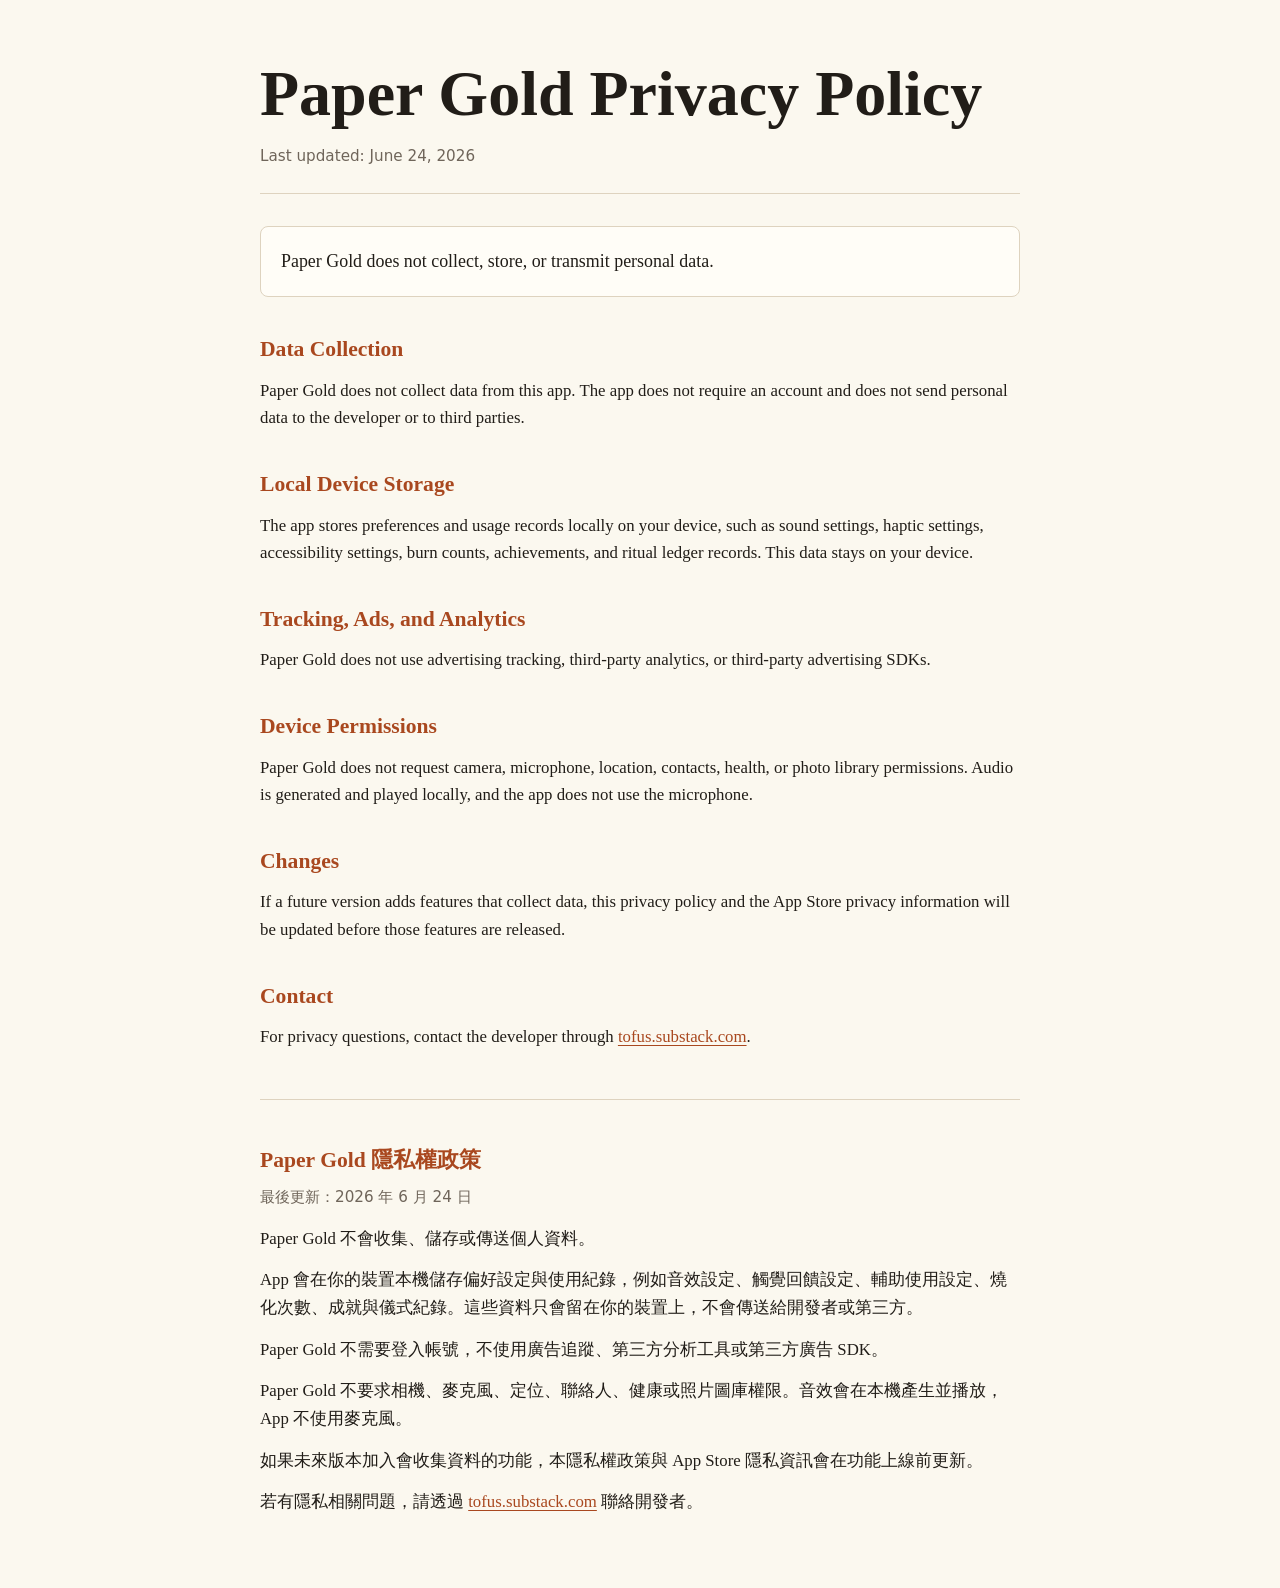
==== privacy.html @ 4fcf9f3c "Add Paper Gold privacy policy" ====
<!doctype html>
<html lang="en">
<head>
  <meta charset="utf-8">
  <meta name="viewport" content="width=device-width, initial-scale=1">
  <title>Paper Gold Privacy Policy</title>
  <meta name="description" content="Privacy Policy for Paper Gold.">
  <style>
    :root {
      color-scheme: light dark;
      --paper: #fbf8ef;
      --ink: #211d18;
      --muted: #6f655a;
      --line: #ded3bf;
      --accent: #a9481f;
      --panel: #fffdf7;
    }

    @media (prefers-color-scheme: dark) {
      :root {
        --paper: #171512;
        --ink: #f7efe1;
        --muted: #c4b7a5;
        --line: #3a332b;
        --accent: #ffad55;
        --panel: #211d18;
      }
    }

    * {
      box-sizing: border-box;
    }

    body {
      margin: 0;
      background: var(--paper);
      color: var(--ink);
      font-family: ui-serif, Georgia, "Times New Roman", serif;
      line-height: 1.65;
    }

    main {
      width: min(760px, calc(100% - 32px));
      margin: 0 auto;
      padding: 56px 0 72px;
    }

    header {
      margin-bottom: 32px;
      border-bottom: 1px solid var(--line);
      padding-bottom: 24px;
    }

    h1,
    h2 {
      line-height: 1.18;
      margin: 0;
    }

    h1 {
      font-size: clamp(2rem, 6vw, 4rem);
      font-weight: 700;
    }

    h2 {
      margin-top: 40px;
      font-size: 1.35rem;
      color: var(--accent);
    }

    p,
    li {
      font-size: 1.05rem;
    }

    p {
      margin: 14px 0 0;
    }

    a {
      color: var(--accent);
      text-underline-offset: 0.18em;
    }

    .meta {
      color: var(--muted);
      font-family: ui-sans-serif, system-ui, -apple-system, BlinkMacSystemFont, "Segoe UI", sans-serif;
      font-size: 0.95rem;
      margin-top: 12px;
    }

    .summary {
      background: var(--panel);
      border: 1px solid var(--line);
      border-radius: 8px;
      padding: 20px;
      margin: 28px 0 36px;
    }

    .summary p {
      margin: 0;
      font-size: 1.12rem;
    }

    .divider {
      border: 0;
      border-top: 1px solid var(--line);
      margin: 48px 0;
    }
  </style>
</head>
<body>
  <main>
    <header>
      <h1>Paper Gold Privacy Policy</h1>
      <p class="meta">Last updated: June 24, 2026</p>
    </header>

    <section class="summary" aria-label="Privacy summary">
      <p>Paper Gold does not collect, store, or transmit personal data.</p>
    </section>

    <section aria-labelledby="data">
      <h2 id="data">Data Collection</h2>
      <p>Paper Gold does not collect data from this app. The app does not require an account and does not send personal data to the developer or to third parties.</p>
    </section>

    <section aria-labelledby="local-storage">
      <h2 id="local-storage">Local Device Storage</h2>
      <p>The app stores preferences and usage records locally on your device, such as sound settings, haptic settings, accessibility settings, burn counts, achievements, and ritual ledger records. This data stays on your device.</p>
    </section>

    <section aria-labelledby="tracking">
      <h2 id="tracking">Tracking, Ads, and Analytics</h2>
      <p>Paper Gold does not use advertising tracking, third-party analytics, or third-party advertising SDKs.</p>
    </section>

    <section aria-labelledby="permissions">
      <h2 id="permissions">Device Permissions</h2>
      <p>Paper Gold does not request camera, microphone, location, contacts, health, or photo library permissions. Audio is generated and played locally, and the app does not use the microphone.</p>
    </section>

    <section aria-labelledby="changes">
      <h2 id="changes">Changes</h2>
      <p>If a future version adds features that collect data, this privacy policy and the App Store privacy information will be updated before those features are released.</p>
    </section>

    <section aria-labelledby="contact">
      <h2 id="contact">Contact</h2>
      <p>For privacy questions, contact the developer through <a href="https://tofus.substack.com/">tofus.substack.com</a>.</p>
    </section>

    <hr class="divider">

    <section lang="zh-Hant" aria-labelledby="zh-title">
      <h2 id="zh-title">Paper Gold 隱私權政策</h2>
      <p class="meta">最後更新：2026 年 6 月 24 日</p>

      <p>Paper Gold 不會收集、儲存或傳送個人資料。</p>
      <p>App 會在你的裝置本機儲存偏好設定與使用紀錄，例如音效設定、觸覺回饋設定、輔助使用設定、燒化次數、成就與儀式紀錄。這些資料只會留在你的裝置上，不會傳送給開發者或第三方。</p>
      <p>Paper Gold 不需要登入帳號，不使用廣告追蹤、第三方分析工具或第三方廣告 SDK。</p>
      <p>Paper Gold 不要求相機、麥克風、定位、聯絡人、健康或照片圖庫權限。音效會在本機產生並播放，App 不使用麥克風。</p>
      <p>如果未來版本加入會收集資料的功能，本隱私權政策與 App Store 隱私資訊會在功能上線前更新。</p>
      <p>若有隱私相關問題，請透過 <a href="https://tofus.substack.com/">tofus.substack.com</a> 聯絡開發者。</p>
    </section>
  </main>
</body>
</html>
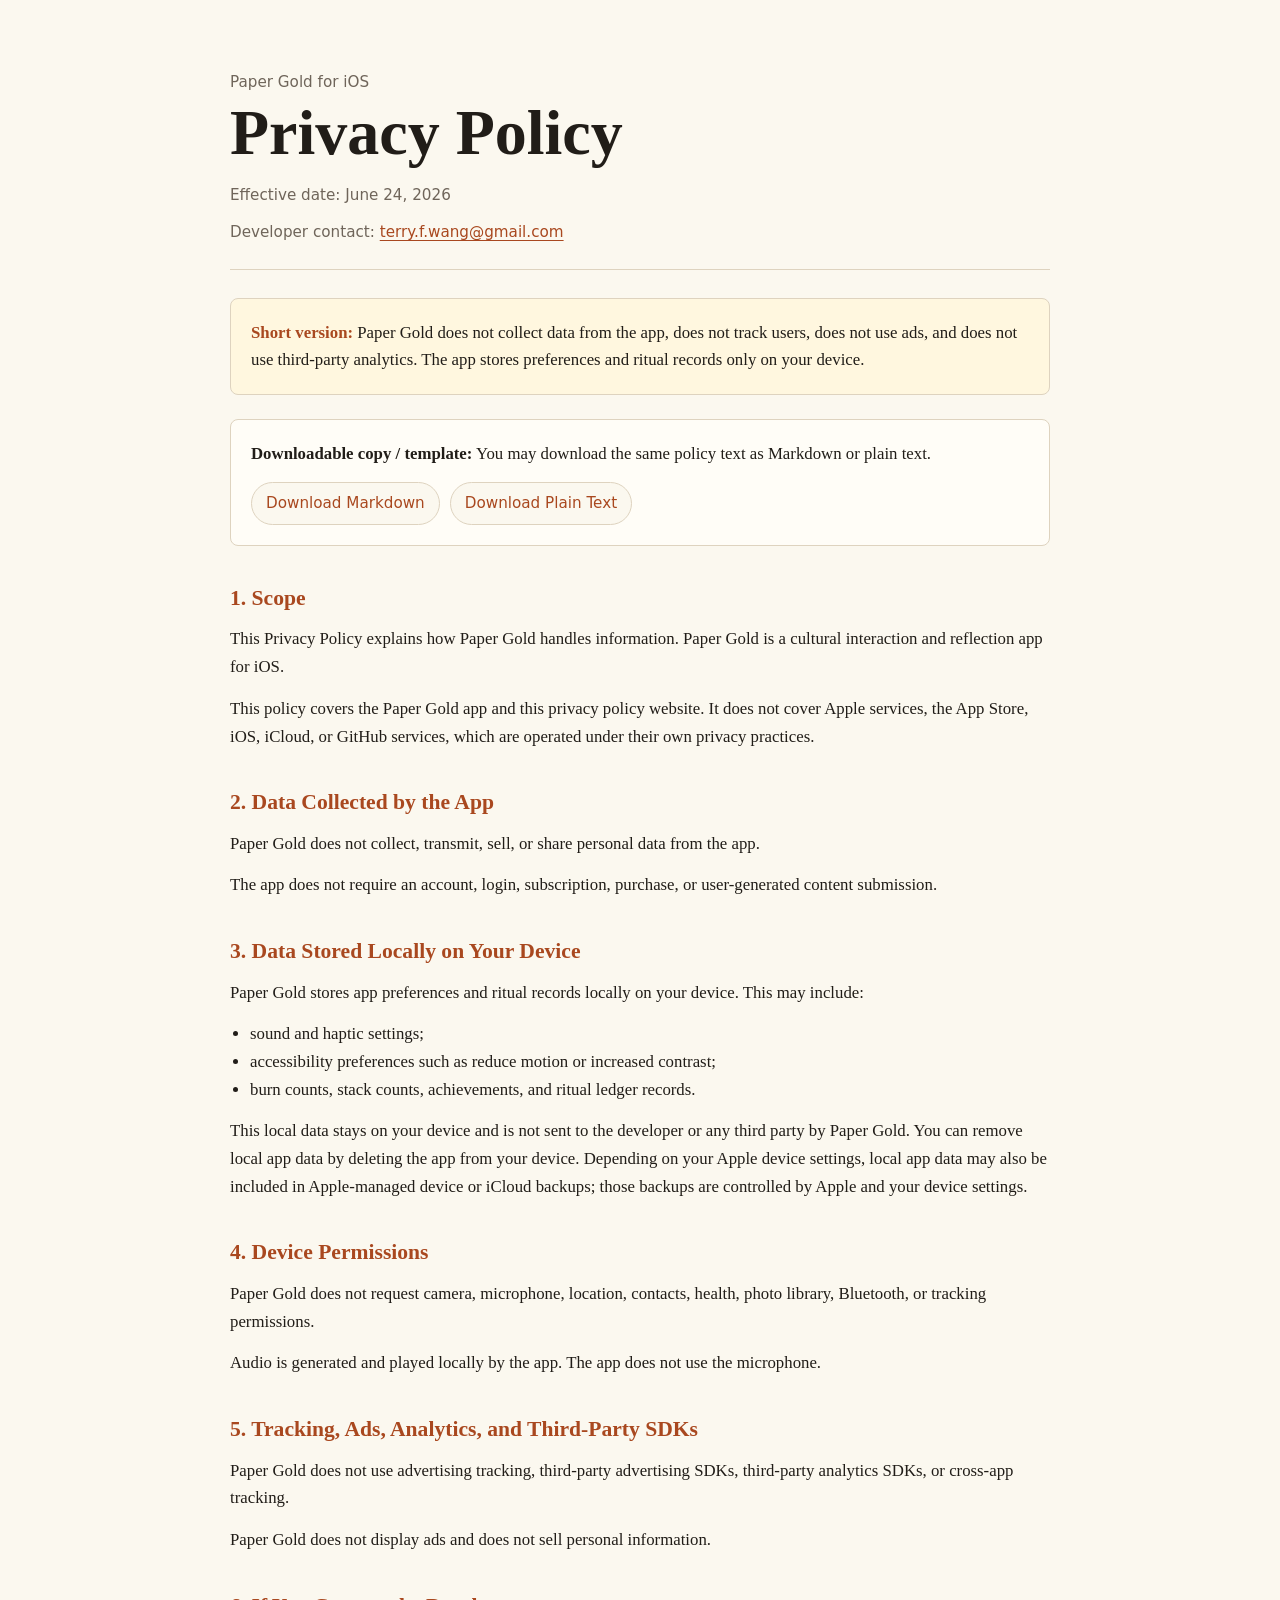
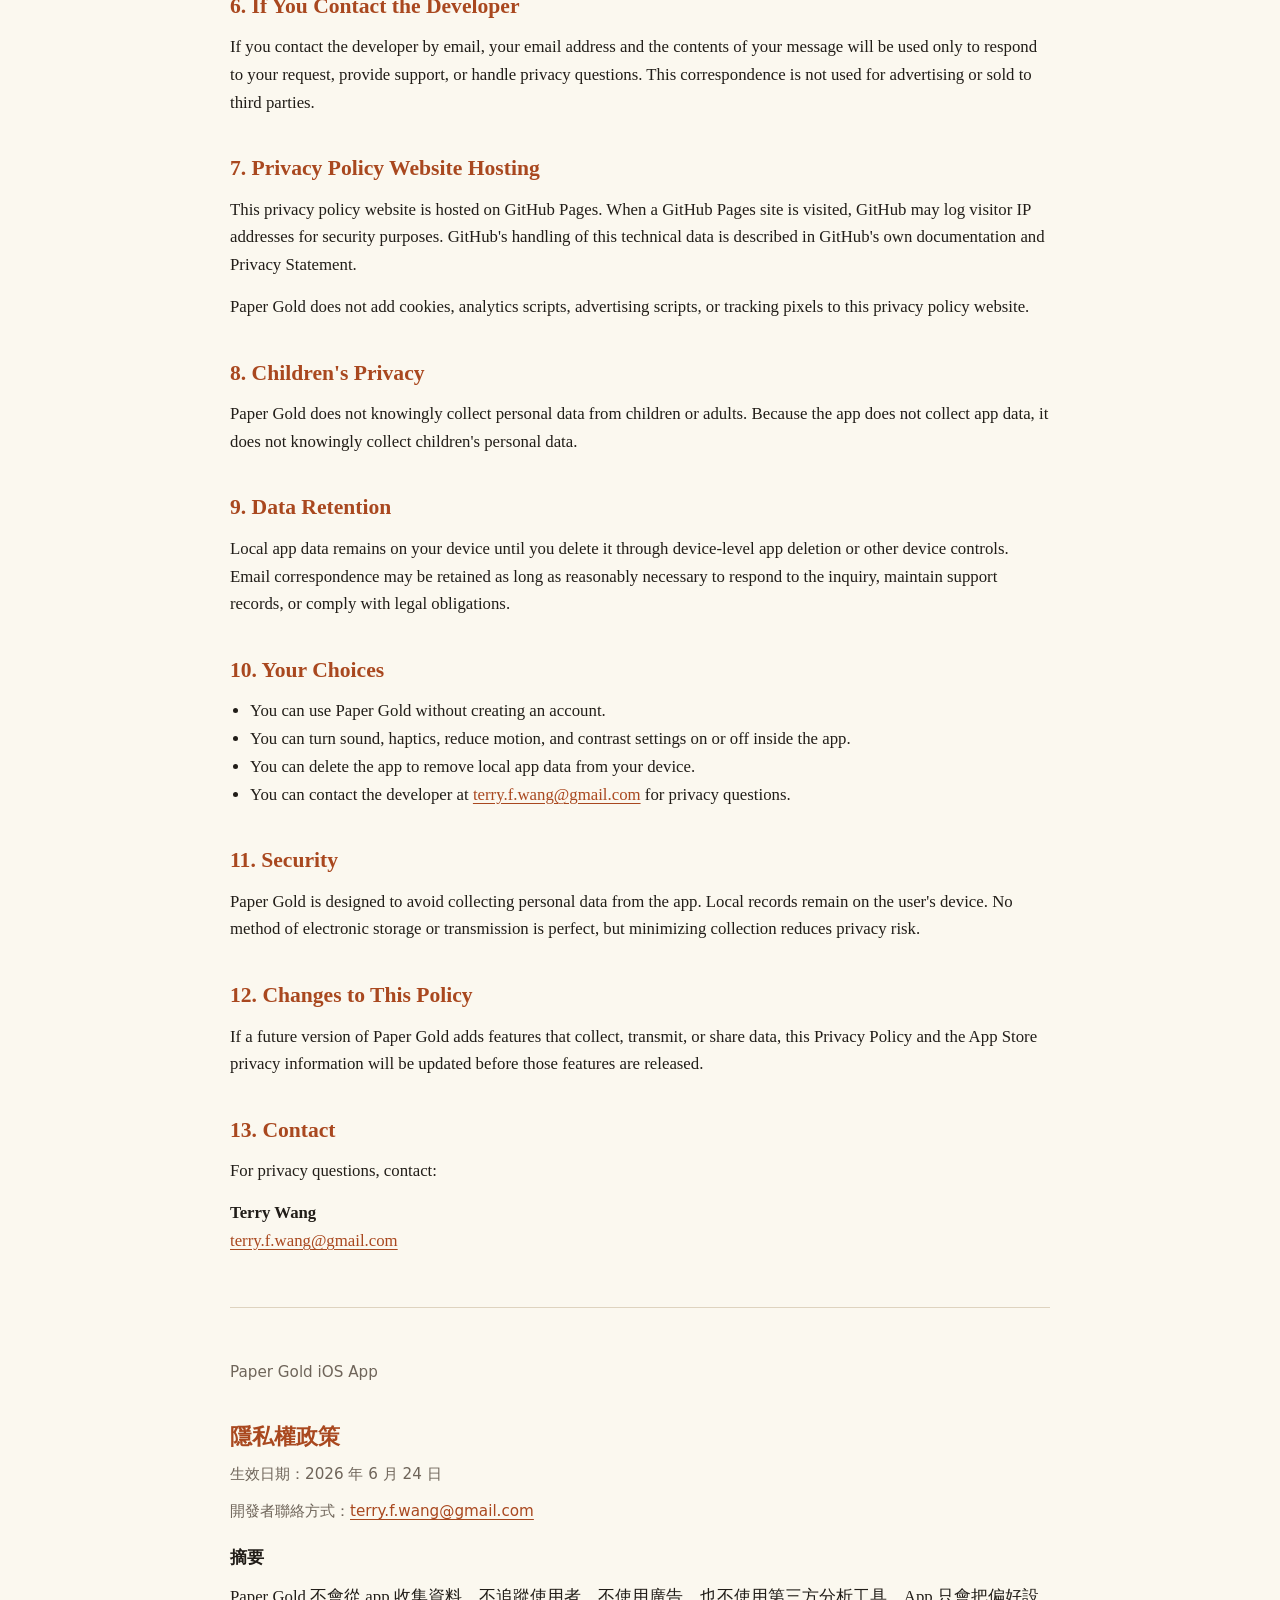
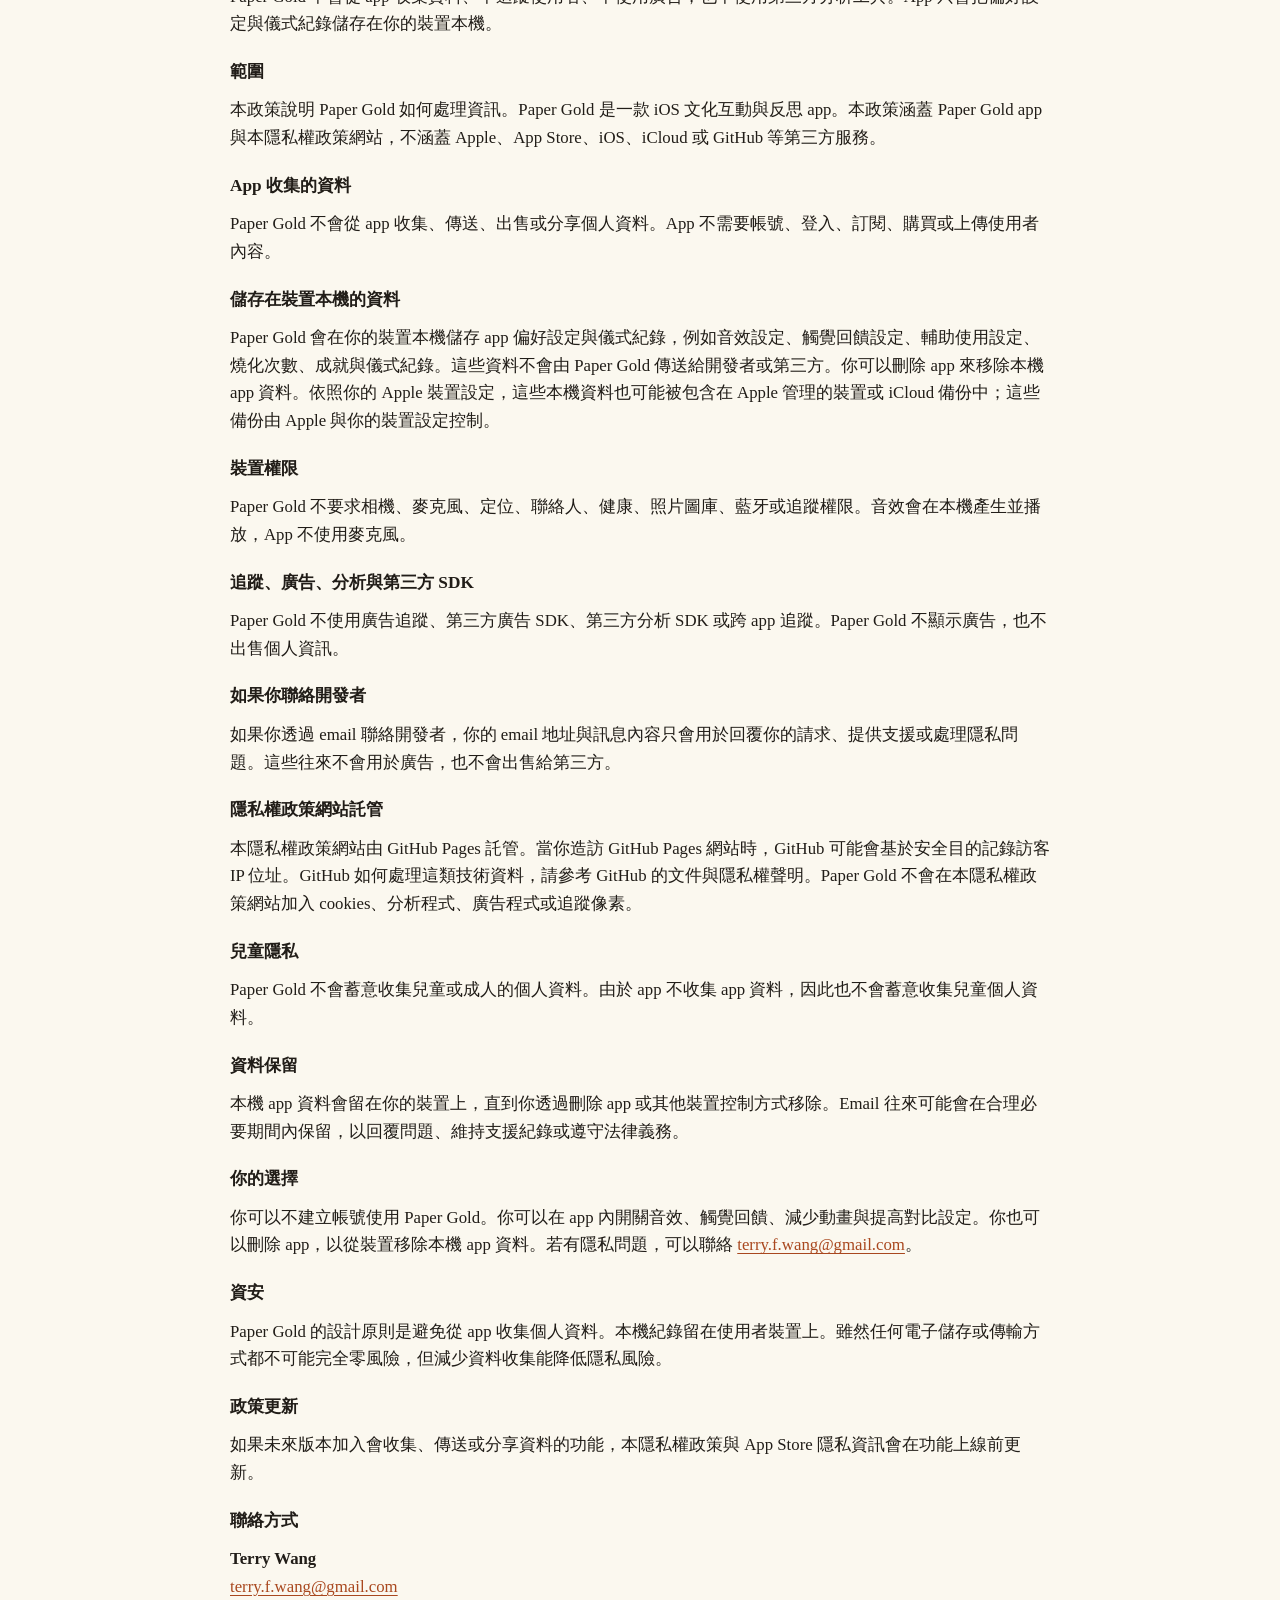
==== commit 9c154a0d: "Expand privacy policy template" ====
--- a/privacy.html
+++ b/privacy.html
@@ -4,7 +4,7 @@
   <meta charset="utf-8">
   <meta name="viewport" content="width=device-width, initial-scale=1">
   <title>Paper Gold Privacy Policy</title>
-  <meta name="description" content="Privacy Policy for Paper Gold.">
+  <meta name="description" content="Privacy Policy for the Paper Gold iOS app.">
   <style>
     :root {
       color-scheme: light dark;
@@ -14,6 +14,7 @@
       --line: #ded3bf;
       --accent: #a9481f;
       --panel: #fffdf7;
+      --panel-strong: #fff7df;
     }
 
     @media (prefers-color-scheme: dark) {
@@ -24,6 +25,7 @@
         --line: #3a332b;
         --accent: #ffad55;
         --panel: #211d18;
+        --panel-strong: #2a2118;
       }
     }
 
@@ -40,19 +42,20 @@
     }
 
     main {
-      width: min(760px, calc(100% - 32px));
+      width: min(820px, calc(100% - 32px));
       margin: 0 auto;
       padding: 56px 0 72px;
     }
 
     header {
-      margin-bottom: 32px;
+      margin-bottom: 28px;
       border-bottom: 1px solid var(--line);
       padding-bottom: 24px;
     }
 
     h1,
-    h2 {
+    h2,
+    h3 {
       line-height: 1.18;
       margin: 0;
     }
@@ -68,6 +71,11 @@
       color: var(--accent);
     }
 
+    h3 {
+      margin-top: 24px;
+      font-size: 1.08rem;
+    }
+
     p,
     li {
       font-size: 1.05rem;
@@ -77,91 +85,230 @@
       margin: 14px 0 0;
     }
 
+    ul {
+      margin: 14px 0 0;
+      padding-left: 1.25rem;
+    }
+
     a {
       color: var(--accent);
       text-underline-offset: 0.18em;
     }
 
-    .meta {
+    code {
+      font-family: ui-monospace, SFMono-Regular, Menlo, Consolas, monospace;
+      font-size: 0.95em;
+    }
+
+    .meta,
+    .label {
       color: var(--muted);
       font-family: ui-sans-serif, system-ui, -apple-system, BlinkMacSystemFont, "Segoe UI", sans-serif;
       font-size: 0.95rem;
+    }
+
+    .meta {
       margin-top: 12px;
     }
 
-    .summary {
+    .summary,
+    .downloads {
       background: var(--panel);
       border: 1px solid var(--line);
       border-radius: 8px;
       padding: 20px;
-      margin: 28px 0 36px;
-    }
-
-    .summary p {
-      margin: 0;
-      font-size: 1.12rem;
+      margin: 24px 0;
+    }
+
+    .summary {
+      background: var(--panel-strong);
+    }
+
+    .summary p:first-child,
+    .downloads p:first-child {
+      margin-top: 0;
+    }
+
+    .summary strong {
+      color: var(--accent);
+    }
+
+    .download-links {
+      display: flex;
+      flex-wrap: wrap;
+      gap: 10px;
+      margin-top: 14px;
+    }
+
+    .download-links a {
+      border: 1px solid var(--line);
+      border-radius: 999px;
+      padding: 8px 14px;
+      text-decoration: none;
+      font-family: ui-sans-serif, system-ui, -apple-system, BlinkMacSystemFont, "Segoe UI", sans-serif;
+      font-size: 0.95rem;
+      background: var(--paper);
     }
 
     .divider {
       border: 0;
       border-top: 1px solid var(--line);
-      margin: 48px 0;
+      margin: 52px 0;
     }
   </style>
 </head>
 <body>
   <main>
     <header>
-      <h1>Paper Gold Privacy Policy</h1>
-      <p class="meta">Last updated: June 24, 2026</p>
+      <p class="label">Paper Gold for iOS</p>
+      <h1>Privacy Policy</h1>
+      <p class="meta">Effective date: June 24, 2026</p>
+      <p class="meta">Developer contact: <a href="mailto:terry.f.wang@gmail.com">terry.f.wang@gmail.com</a></p>
     </header>
 
     <section class="summary" aria-label="Privacy summary">
-      <p>Paper Gold does not collect, store, or transmit personal data.</p>
-    </section>
-
-    <section aria-labelledby="data">
-      <h2 id="data">Data Collection</h2>
-      <p>Paper Gold does not collect data from this app. The app does not require an account and does not send personal data to the developer or to third parties.</p>
-    </section>
-
-    <section aria-labelledby="local-storage">
-      <h2 id="local-storage">Local Device Storage</h2>
-      <p>The app stores preferences and usage records locally on your device, such as sound settings, haptic settings, accessibility settings, burn counts, achievements, and ritual ledger records. This data stays on your device.</p>
+      <p><strong>Short version:</strong> Paper Gold does not collect data from the app, does not track users, does not use ads, and does not use third-party analytics. The app stores preferences and ritual records only on your device.</p>
+    </section>
+
+    <section class="downloads" aria-label="Downloadable policy files">
+      <p><strong>Downloadable copy / template:</strong> You may download the same policy text as Markdown or plain text.</p>
+      <div class="download-links">
+        <a href="paper-gold-privacy-policy.md" download>Download Markdown</a>
+        <a href="paper-gold-privacy-policy.txt" download>Download Plain Text</a>
+      </div>
+    </section>
+
+    <section aria-labelledby="scope">
+      <h2 id="scope">1. Scope</h2>
+      <p>This Privacy Policy explains how Paper Gold handles information. Paper Gold is a cultural interaction and reflection app for iOS.</p>
+      <p>This policy covers the Paper Gold app and this privacy policy website. It does not cover Apple services, the App Store, iOS, iCloud, or GitHub services, which are operated under their own privacy practices.</p>
+    </section>
+
+    <section aria-labelledby="app-data">
+      <h2 id="app-data">2. Data Collected by the App</h2>
+      <p>Paper Gold does not collect, transmit, sell, or share personal data from the app.</p>
+      <p>The app does not require an account, login, subscription, purchase, or user-generated content submission.</p>
+    </section>
+
+    <section aria-labelledby="local-data">
+      <h2 id="local-data">3. Data Stored Locally on Your Device</h2>
+      <p>Paper Gold stores app preferences and ritual records locally on your device. This may include:</p>
+      <ul>
+        <li>sound and haptic settings;</li>
+        <li>accessibility preferences such as reduce motion or increased contrast;</li>
+        <li>burn counts, stack counts, achievements, and ritual ledger records.</li>
+      </ul>
+      <p>This local data stays on your device and is not sent to the developer or any third party by Paper Gold. You can remove local app data by deleting the app from your device. Depending on your Apple device settings, local app data may also be included in Apple-managed device or iCloud backups; those backups are controlled by Apple and your device settings.</p>
+    </section>
+
+    <section aria-labelledby="permissions">
+      <h2 id="permissions">4. Device Permissions</h2>
+      <p>Paper Gold does not request camera, microphone, location, contacts, health, photo library, Bluetooth, or tracking permissions.</p>
+      <p>Audio is generated and played locally by the app. The app does not use the microphone.</p>
     </section>
 
     <section aria-labelledby="tracking">
-      <h2 id="tracking">Tracking, Ads, and Analytics</h2>
-      <p>Paper Gold does not use advertising tracking, third-party analytics, or third-party advertising SDKs.</p>
-    </section>
-
-    <section aria-labelledby="permissions">
-      <h2 id="permissions">Device Permissions</h2>
-      <p>Paper Gold does not request camera, microphone, location, contacts, health, or photo library permissions. Audio is generated and played locally, and the app does not use the microphone.</p>
+      <h2 id="tracking">5. Tracking, Ads, Analytics, and Third-Party SDKs</h2>
+      <p>Paper Gold does not use advertising tracking, third-party advertising SDKs, third-party analytics SDKs, or cross-app tracking.</p>
+      <p>Paper Gold does not display ads and does not sell personal information.</p>
+    </section>
+
+    <section aria-labelledby="contact-data">
+      <h2 id="contact-data">6. If You Contact the Developer</h2>
+      <p>If you contact the developer by email, your email address and the contents of your message will be used only to respond to your request, provide support, or handle privacy questions. This correspondence is not used for advertising or sold to third parties.</p>
+    </section>
+
+    <section aria-labelledby="website-hosting">
+      <h2 id="website-hosting">7. Privacy Policy Website Hosting</h2>
+      <p>This privacy policy website is hosted on GitHub Pages. When a GitHub Pages site is visited, GitHub may log visitor IP addresses for security purposes. GitHub's handling of this technical data is described in GitHub's own documentation and Privacy Statement.</p>
+      <p>Paper Gold does not add cookies, analytics scripts, advertising scripts, or tracking pixels to this privacy policy website.</p>
+    </section>
+
+    <section aria-labelledby="children">
+      <h2 id="children">8. Children's Privacy</h2>
+      <p>Paper Gold does not knowingly collect personal data from children or adults. Because the app does not collect app data, it does not knowingly collect children's personal data.</p>
+    </section>
+
+    <section aria-labelledby="retention">
+      <h2 id="retention">9. Data Retention</h2>
+      <p>Local app data remains on your device until you delete it through device-level app deletion or other device controls. Email correspondence may be retained as long as reasonably necessary to respond to the inquiry, maintain support records, or comply with legal obligations.</p>
+    </section>
+
+    <section aria-labelledby="choices">
+      <h2 id="choices">10. Your Choices</h2>
+      <ul>
+        <li>You can use Paper Gold without creating an account.</li>
+        <li>You can turn sound, haptics, reduce motion, and contrast settings on or off inside the app.</li>
+        <li>You can delete the app to remove local app data from your device.</li>
+        <li>You can contact the developer at <a href="mailto:terry.f.wang@gmail.com">terry.f.wang@gmail.com</a> for privacy questions.</li>
+      </ul>
+    </section>
+
+    <section aria-labelledby="security">
+      <h2 id="security">11. Security</h2>
+      <p>Paper Gold is designed to avoid collecting personal data from the app. Local records remain on the user's device. No method of electronic storage or transmission is perfect, but minimizing collection reduces privacy risk.</p>
     </section>
 
     <section aria-labelledby="changes">
-      <h2 id="changes">Changes</h2>
-      <p>If a future version adds features that collect data, this privacy policy and the App Store privacy information will be updated before those features are released.</p>
+      <h2 id="changes">12. Changes to This Policy</h2>
+      <p>If a future version of Paper Gold adds features that collect, transmit, or share data, this Privacy Policy and the App Store privacy information will be updated before those features are released.</p>
     </section>
 
     <section aria-labelledby="contact">
-      <h2 id="contact">Contact</h2>
-      <p>For privacy questions, contact the developer through <a href="https://tofus.substack.com/">tofus.substack.com</a>.</p>
+      <h2 id="contact">13. Contact</h2>
+      <p>For privacy questions, contact:</p>
+      <p><strong>Terry Wang</strong><br><a href="mailto:terry.f.wang@gmail.com">terry.f.wang@gmail.com</a></p>
     </section>
 
     <hr class="divider">
 
     <section lang="zh-Hant" aria-labelledby="zh-title">
-      <h2 id="zh-title">Paper Gold 隱私權政策</h2>
-      <p class="meta">最後更新：2026 年 6 月 24 日</p>
-
-      <p>Paper Gold 不會收集、儲存或傳送個人資料。</p>
-      <p>App 會在你的裝置本機儲存偏好設定與使用紀錄，例如音效設定、觸覺回饋設定、輔助使用設定、燒化次數、成就與儀式紀錄。這些資料只會留在你的裝置上，不會傳送給開發者或第三方。</p>
-      <p>Paper Gold 不需要登入帳號，不使用廣告追蹤、第三方分析工具或第三方廣告 SDK。</p>
-      <p>Paper Gold 不要求相機、麥克風、定位、聯絡人、健康或照片圖庫權限。音效會在本機產生並播放，App 不使用麥克風。</p>
-      <p>如果未來版本加入會收集資料的功能，本隱私權政策與 App Store 隱私資訊會在功能上線前更新。</p>
-      <p>若有隱私相關問題，請透過 <a href="https://tofus.substack.com/">tofus.substack.com</a> 聯絡開發者。</p>
+      <p class="label">Paper Gold iOS App</p>
+      <h2 id="zh-title">隱私權政策</h2>
+      <p class="meta">生效日期：2026 年 6 月 24 日</p>
+      <p class="meta">開發者聯絡方式：<a href="mailto:terry.f.wang@gmail.com">terry.f.wang@gmail.com</a></p>
+
+      <h3>摘要</h3>
+      <p>Paper Gold 不會從 app 收集資料、不追蹤使用者、不使用廣告，也不使用第三方分析工具。App 只會把偏好設定與儀式紀錄儲存在你的裝置本機。</p>
+
+      <h3>範圍</h3>
+      <p>本政策說明 Paper Gold 如何處理資訊。Paper Gold 是一款 iOS 文化互動與反思 app。本政策涵蓋 Paper Gold app 與本隱私權政策網站，不涵蓋 Apple、App Store、iOS、iCloud 或 GitHub 等第三方服務。</p>
+
+      <h3>App 收集的資料</h3>
+      <p>Paper Gold 不會從 app 收集、傳送、出售或分享個人資料。App 不需要帳號、登入、訂閱、購買或上傳使用者內容。</p>
+
+      <h3>儲存在裝置本機的資料</h3>
+      <p>Paper Gold 會在你的裝置本機儲存 app 偏好設定與儀式紀錄，例如音效設定、觸覺回饋設定、輔助使用設定、燒化次數、成就與儀式紀錄。這些資料不會由 Paper Gold 傳送給開發者或第三方。你可以刪除 app 來移除本機 app 資料。依照你的 Apple 裝置設定，這些本機資料也可能被包含在 Apple 管理的裝置或 iCloud 備份中；這些備份由 Apple 與你的裝置設定控制。</p>
+
+      <h3>裝置權限</h3>
+      <p>Paper Gold 不要求相機、麥克風、定位、聯絡人、健康、照片圖庫、藍牙或追蹤權限。音效會在本機產生並播放，App 不使用麥克風。</p>
+
+      <h3>追蹤、廣告、分析與第三方 SDK</h3>
+      <p>Paper Gold 不使用廣告追蹤、第三方廣告 SDK、第三方分析 SDK 或跨 app 追蹤。Paper Gold 不顯示廣告，也不出售個人資訊。</p>
+
+      <h3>如果你聯絡開發者</h3>
+      <p>如果你透過 email 聯絡開發者，你的 email 地址與訊息內容只會用於回覆你的請求、提供支援或處理隱私問題。這些往來不會用於廣告，也不會出售給第三方。</p>
+
+      <h3>隱私權政策網站託管</h3>
+      <p>本隱私權政策網站由 GitHub Pages 託管。當你造訪 GitHub Pages 網站時，GitHub 可能會基於安全目的記錄訪客 IP 位址。GitHub 如何處理這類技術資料，請參考 GitHub 的文件與隱私權聲明。Paper Gold 不會在本隱私權政策網站加入 cookies、分析程式、廣告程式或追蹤像素。</p>
+
+      <h3>兒童隱私</h3>
+      <p>Paper Gold 不會蓄意收集兒童或成人的個人資料。由於 app 不收集 app 資料，因此也不會蓄意收集兒童個人資料。</p>
+
+      <h3>資料保留</h3>
+      <p>本機 app 資料會留在你的裝置上，直到你透過刪除 app 或其他裝置控制方式移除。Email 往來可能會在合理必要期間內保留，以回覆問題、維持支援紀錄或遵守法律義務。</p>
+
+      <h3>你的選擇</h3>
+      <p>你可以不建立帳號使用 Paper Gold。你可以在 app 內開關音效、觸覺回饋、減少動畫與提高對比設定。你也可以刪除 app，以從裝置移除本機 app 資料。若有隱私問題，可以聯絡 <a href="mailto:terry.f.wang@gmail.com">terry.f.wang@gmail.com</a>。</p>
+
+      <h3>資安</h3>
+      <p>Paper Gold 的設計原則是避免從 app 收集個人資料。本機紀錄留在使用者裝置上。雖然任何電子儲存或傳輸方式都不可能完全零風險，但減少資料收集能降低隱私風險。</p>
+
+      <h3>政策更新</h3>
+      <p>如果未來版本加入會收集、傳送或分享資料的功能，本隱私權政策與 App Store 隱私資訊會在功能上線前更新。</p>
+
+      <h3>聯絡方式</h3>
+      <p><strong>Terry Wang</strong><br><a href="mailto:terry.f.wang@gmail.com">terry.f.wang@gmail.com</a></p>
     </section>
   </main>
 </body>
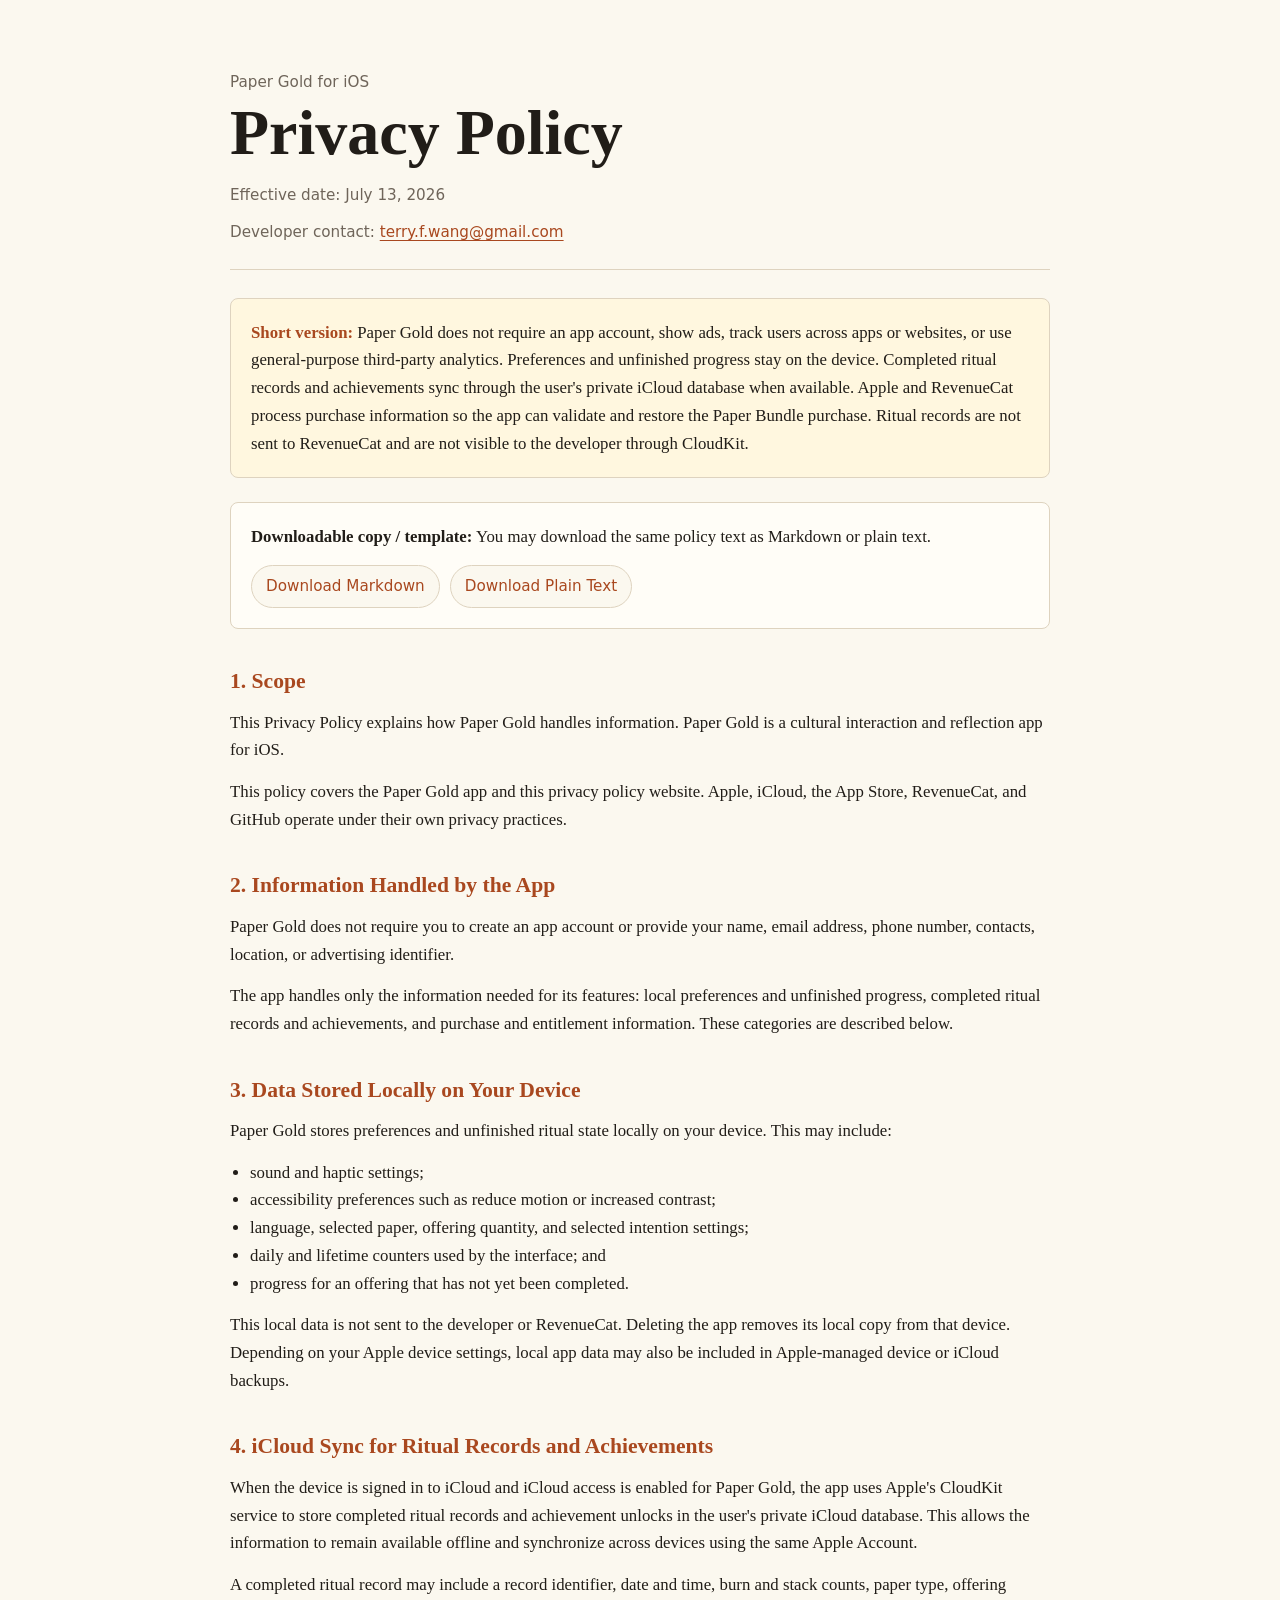
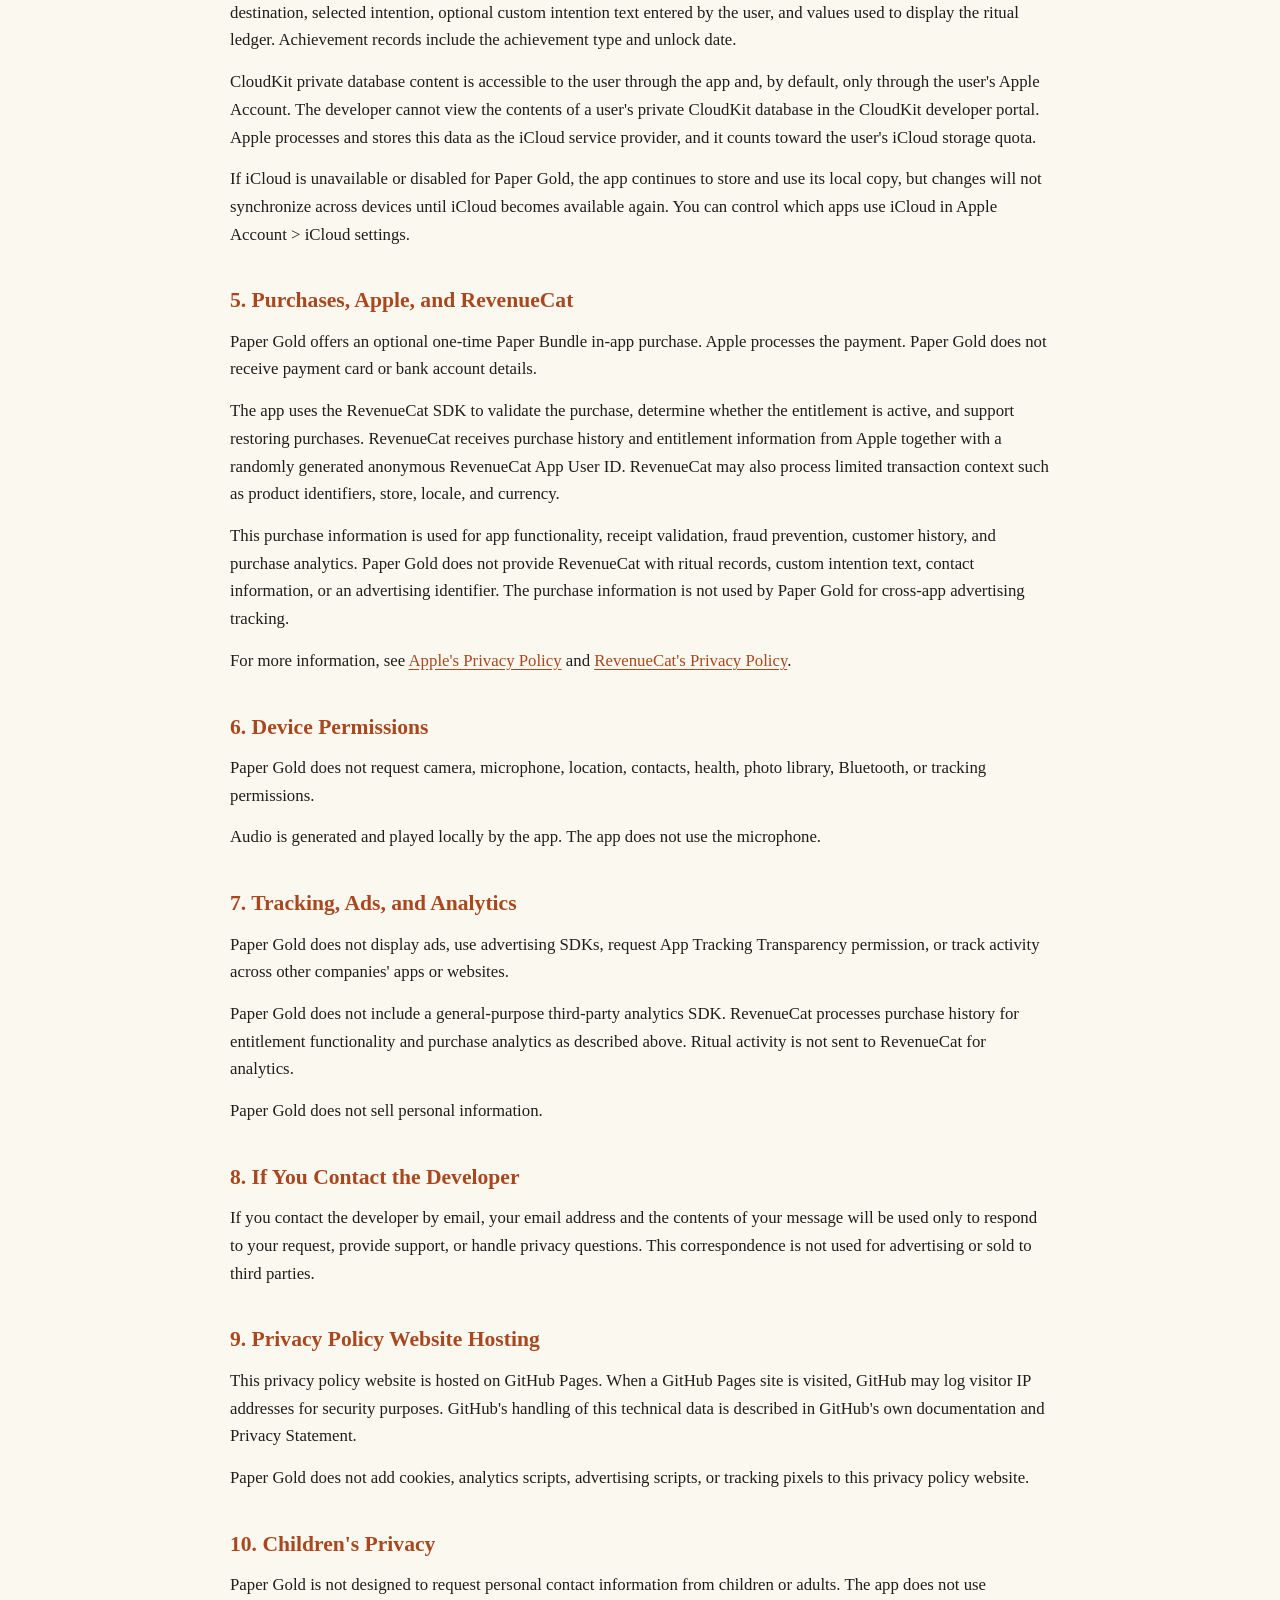
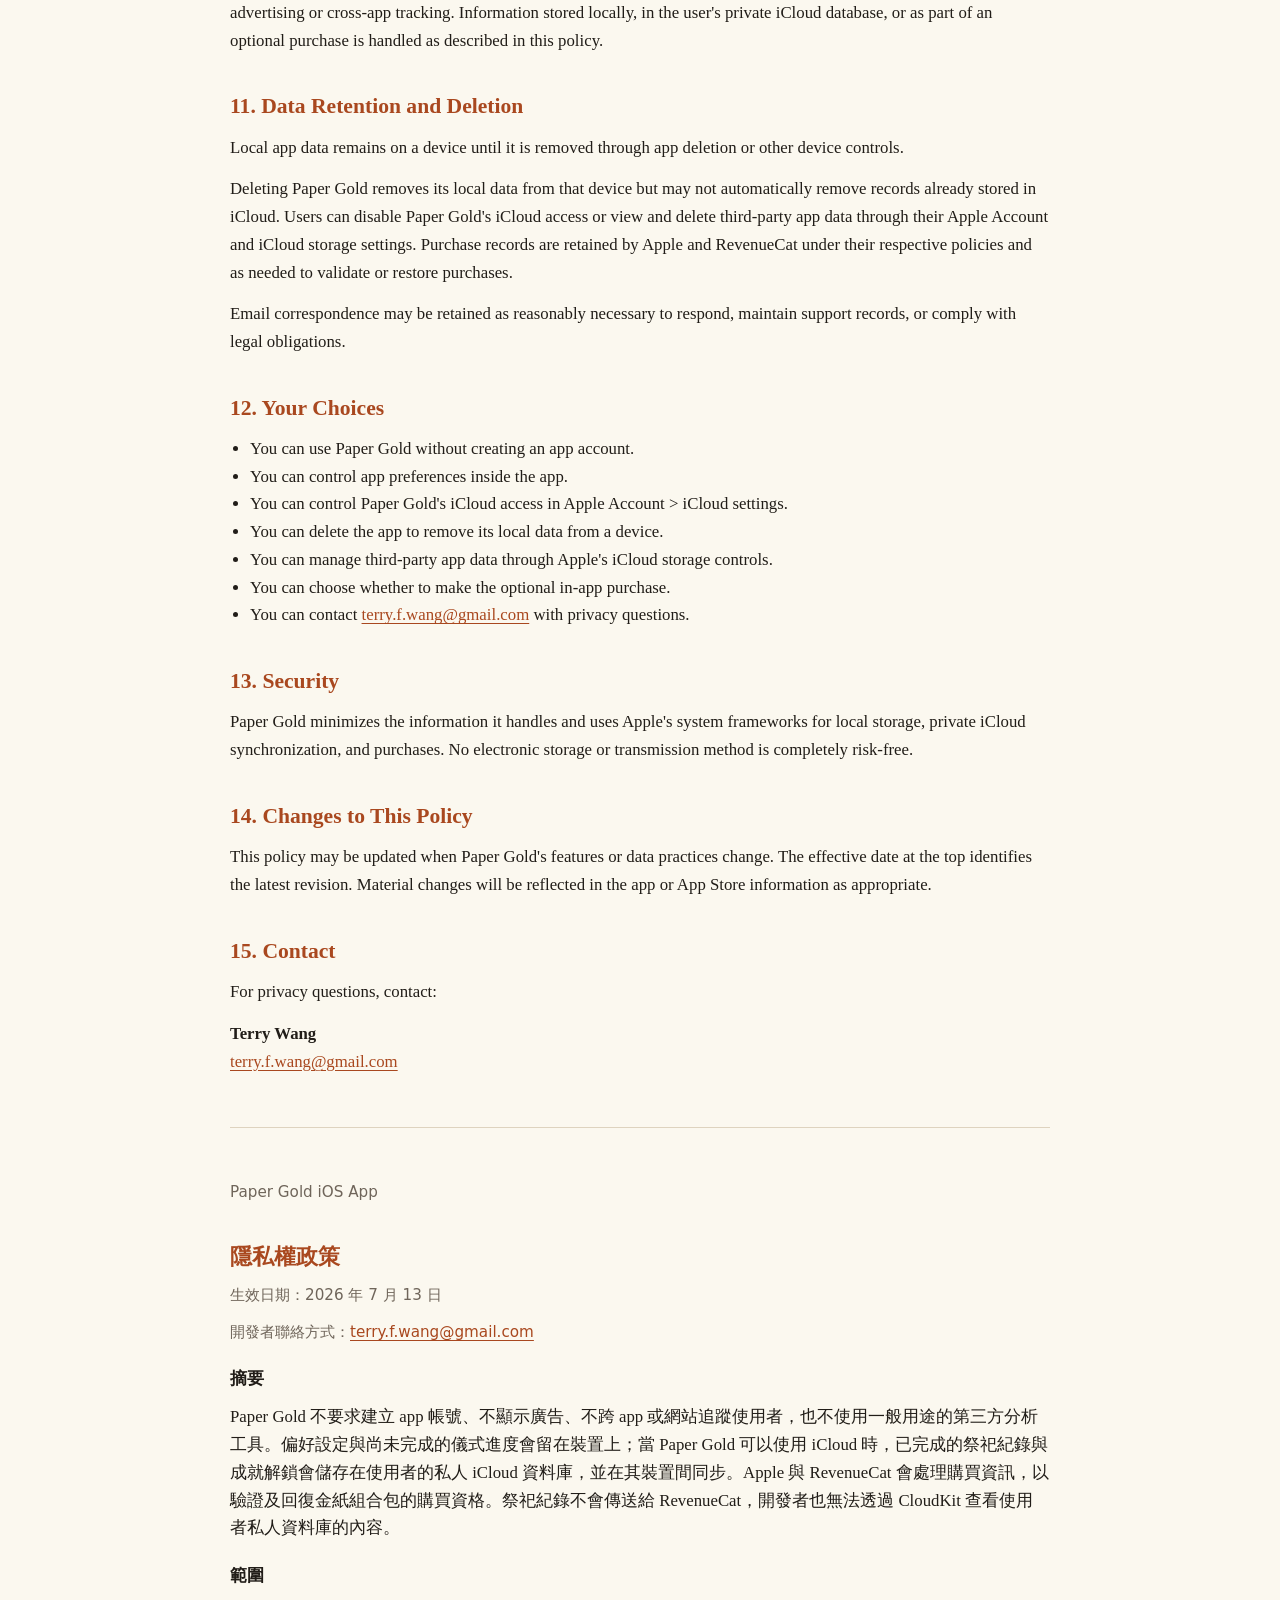
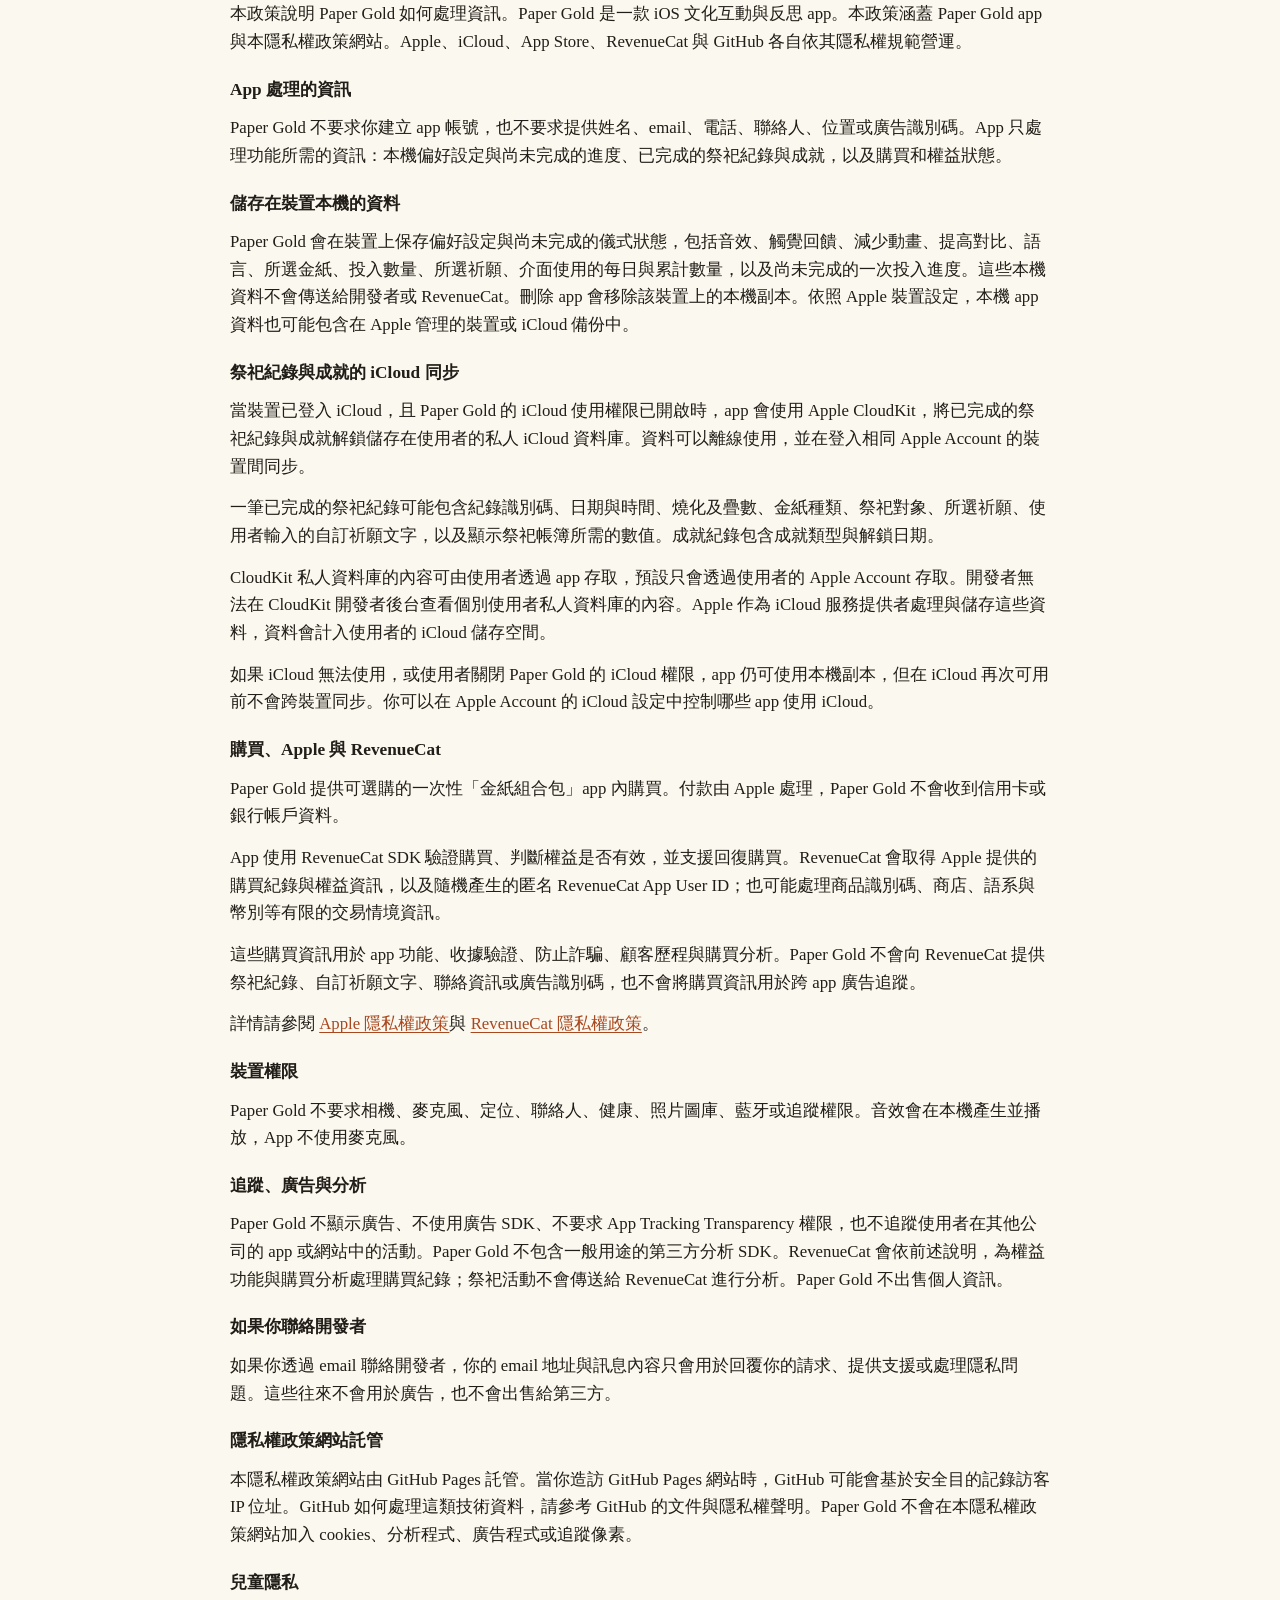
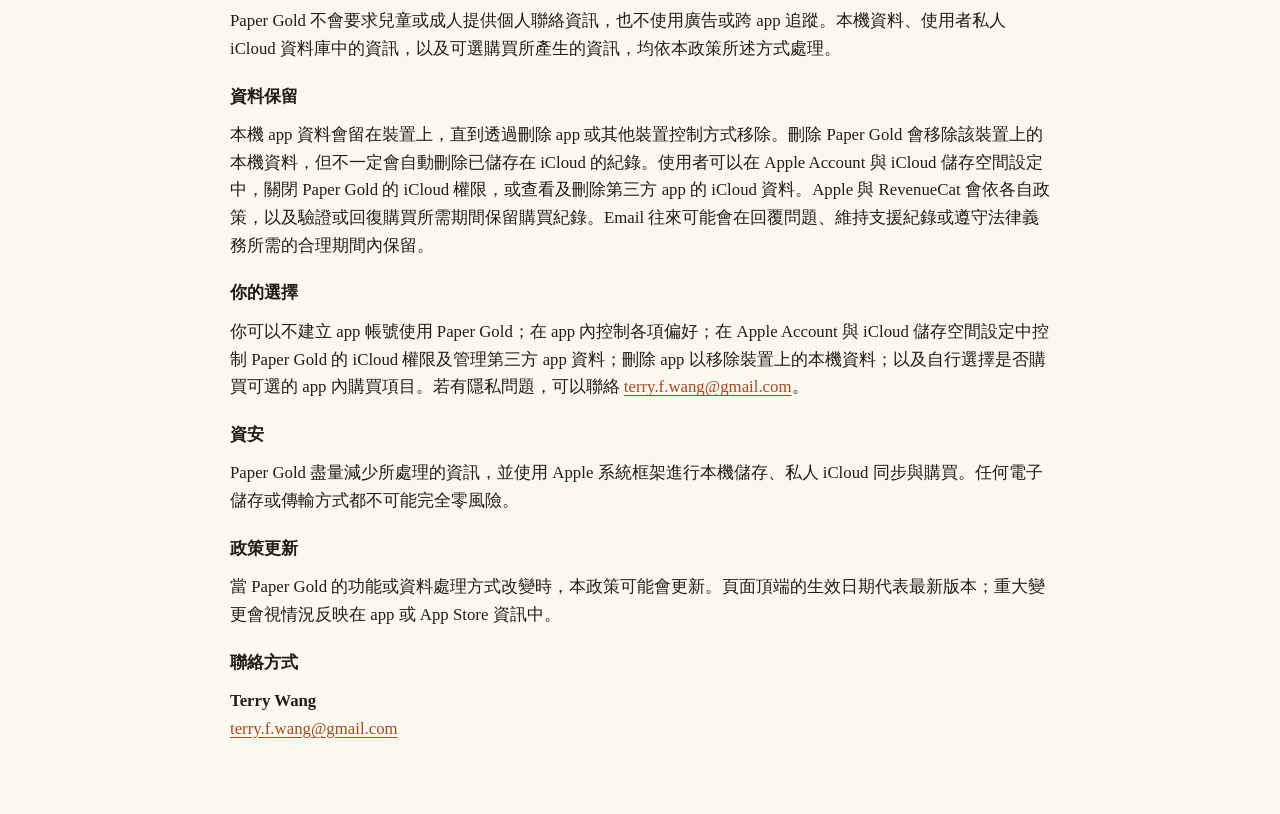
==== commit 02aa4669: "Update privacy policy for iCloud sync" ====
--- a/privacy.html
+++ b/privacy.html
@@ -162,12 +162,12 @@
     <header>
       <p class="label">Paper Gold for iOS</p>
       <h1>Privacy Policy</h1>
-      <p class="meta">Effective date: June 24, 2026</p>
+      <p class="meta">Effective date: July 13, 2026</p>
       <p class="meta">Developer contact: <a href="mailto:terry.f.wang@gmail.com">terry.f.wang@gmail.com</a></p>
     </header>
 
     <section class="summary" aria-label="Privacy summary">
-      <p><strong>Short version:</strong> Paper Gold does not collect data from the app, does not track users, does not use ads, and does not use third-party analytics. The app stores preferences and ritual records only on your device.</p>
+      <p><strong>Short version:</strong> Paper Gold does not require an app account, show ads, track users across apps or websites, or use general-purpose third-party analytics. Preferences and unfinished progress stay on the device. Completed ritual records and achievements sync through the user's private iCloud database when available. Apple and RevenueCat process purchase information so the app can validate and restore the Paper Bundle purchase. Ritual records are not sent to RevenueCat and are not visible to the developer through CloudKit.</p>
     </section>
 
     <section class="downloads" aria-label="Downloadable policy files">
@@ -181,81 +181,105 @@
     <section aria-labelledby="scope">
       <h2 id="scope">1. Scope</h2>
       <p>This Privacy Policy explains how Paper Gold handles information. Paper Gold is a cultural interaction and reflection app for iOS.</p>
-      <p>This policy covers the Paper Gold app and this privacy policy website. It does not cover Apple services, the App Store, iOS, iCloud, or GitHub services, which are operated under their own privacy practices.</p>
+      <p>This policy covers the Paper Gold app and this privacy policy website. Apple, iCloud, the App Store, RevenueCat, and GitHub operate under their own privacy practices.</p>
     </section>
 
     <section aria-labelledby="app-data">
-      <h2 id="app-data">2. Data Collected by the App</h2>
-      <p>Paper Gold does not collect, transmit, sell, or share personal data from the app.</p>
-      <p>The app does not require an account, login, subscription, purchase, or user-generated content submission.</p>
+      <h2 id="app-data">2. Information Handled by the App</h2>
+      <p>Paper Gold does not require you to create an app account or provide your name, email address, phone number, contacts, location, or advertising identifier.</p>
+      <p>The app handles only the information needed for its features: local preferences and unfinished progress, completed ritual records and achievements, and purchase and entitlement information. These categories are described below.</p>
     </section>
 
     <section aria-labelledby="local-data">
       <h2 id="local-data">3. Data Stored Locally on Your Device</h2>
-      <p>Paper Gold stores app preferences and ritual records locally on your device. This may include:</p>
+      <p>Paper Gold stores preferences and unfinished ritual state locally on your device. This may include:</p>
       <ul>
         <li>sound and haptic settings;</li>
         <li>accessibility preferences such as reduce motion or increased contrast;</li>
-        <li>burn counts, stack counts, achievements, and ritual ledger records.</li>
+        <li>language, selected paper, offering quantity, and selected intention settings;</li>
+        <li>daily and lifetime counters used by the interface; and</li>
+        <li>progress for an offering that has not yet been completed.</li>
       </ul>
-      <p>This local data stays on your device and is not sent to the developer or any third party by Paper Gold. You can remove local app data by deleting the app from your device. Depending on your Apple device settings, local app data may also be included in Apple-managed device or iCloud backups; those backups are controlled by Apple and your device settings.</p>
+      <p>This local data is not sent to the developer or RevenueCat. Deleting the app removes its local copy from that device. Depending on your Apple device settings, local app data may also be included in Apple-managed device or iCloud backups.</p>
+    </section>
+
+    <section aria-labelledby="icloud-sync">
+      <h2 id="icloud-sync">4. iCloud Sync for Ritual Records and Achievements</h2>
+      <p>When the device is signed in to iCloud and iCloud access is enabled for Paper Gold, the app uses Apple's CloudKit service to store completed ritual records and achievement unlocks in the user's private iCloud database. This allows the information to remain available offline and synchronize across devices using the same Apple Account.</p>
+      <p>A completed ritual record may include a record identifier, date and time, burn and stack counts, paper type, offering destination, selected intention, optional custom intention text entered by the user, and values used to display the ritual ledger. Achievement records include the achievement type and unlock date.</p>
+      <p>CloudKit private database content is accessible to the user through the app and, by default, only through the user's Apple Account. The developer cannot view the contents of a user's private CloudKit database in the CloudKit developer portal. Apple processes and stores this data as the iCloud service provider, and it counts toward the user's iCloud storage quota.</p>
+      <p>If iCloud is unavailable or disabled for Paper Gold, the app continues to store and use its local copy, but changes will not synchronize across devices until iCloud becomes available again. You can control which apps use iCloud in Apple Account &gt; iCloud settings.</p>
+    </section>
+
+    <section aria-labelledby="purchases">
+      <h2 id="purchases">5. Purchases, Apple, and RevenueCat</h2>
+      <p>Paper Gold offers an optional one-time Paper Bundle in-app purchase. Apple processes the payment. Paper Gold does not receive payment card or bank account details.</p>
+      <p>The app uses the RevenueCat SDK to validate the purchase, determine whether the entitlement is active, and support restoring purchases. RevenueCat receives purchase history and entitlement information from Apple together with a randomly generated anonymous RevenueCat App User ID. RevenueCat may also process limited transaction context such as product identifiers, store, locale, and currency.</p>
+      <p>This purchase information is used for app functionality, receipt validation, fraud prevention, customer history, and purchase analytics. Paper Gold does not provide RevenueCat with ritual records, custom intention text, contact information, or an advertising identifier. The purchase information is not used by Paper Gold for cross-app advertising tracking.</p>
+      <p>For more information, see <a href="https://www.apple.com/legal/privacy/">Apple's Privacy Policy</a> and <a href="https://www.revenuecat.com/privacy/">RevenueCat's Privacy Policy</a>.</p>
     </section>
 
     <section aria-labelledby="permissions">
-      <h2 id="permissions">4. Device Permissions</h2>
+      <h2 id="permissions">6. Device Permissions</h2>
       <p>Paper Gold does not request camera, microphone, location, contacts, health, photo library, Bluetooth, or tracking permissions.</p>
       <p>Audio is generated and played locally by the app. The app does not use the microphone.</p>
     </section>
 
     <section aria-labelledby="tracking">
-      <h2 id="tracking">5. Tracking, Ads, Analytics, and Third-Party SDKs</h2>
-      <p>Paper Gold does not use advertising tracking, third-party advertising SDKs, third-party analytics SDKs, or cross-app tracking.</p>
-      <p>Paper Gold does not display ads and does not sell personal information.</p>
+      <h2 id="tracking">7. Tracking, Ads, and Analytics</h2>
+      <p>Paper Gold does not display ads, use advertising SDKs, request App Tracking Transparency permission, or track activity across other companies' apps or websites.</p>
+      <p>Paper Gold does not include a general-purpose third-party analytics SDK. RevenueCat processes purchase history for entitlement functionality and purchase analytics as described above. Ritual activity is not sent to RevenueCat for analytics.</p>
+      <p>Paper Gold does not sell personal information.</p>
     </section>
 
     <section aria-labelledby="contact-data">
-      <h2 id="contact-data">6. If You Contact the Developer</h2>
+      <h2 id="contact-data">8. If You Contact the Developer</h2>
       <p>If you contact the developer by email, your email address and the contents of your message will be used only to respond to your request, provide support, or handle privacy questions. This correspondence is not used for advertising or sold to third parties.</p>
     </section>
 
     <section aria-labelledby="website-hosting">
-      <h2 id="website-hosting">7. Privacy Policy Website Hosting</h2>
+      <h2 id="website-hosting">9. Privacy Policy Website Hosting</h2>
       <p>This privacy policy website is hosted on GitHub Pages. When a GitHub Pages site is visited, GitHub may log visitor IP addresses for security purposes. GitHub's handling of this technical data is described in GitHub's own documentation and Privacy Statement.</p>
       <p>Paper Gold does not add cookies, analytics scripts, advertising scripts, or tracking pixels to this privacy policy website.</p>
     </section>
 
     <section aria-labelledby="children">
-      <h2 id="children">8. Children's Privacy</h2>
-      <p>Paper Gold does not knowingly collect personal data from children or adults. Because the app does not collect app data, it does not knowingly collect children's personal data.</p>
+      <h2 id="children">10. Children's Privacy</h2>
+      <p>Paper Gold is not designed to request personal contact information from children or adults. The app does not use advertising or cross-app tracking. Information stored locally, in the user's private iCloud database, or as part of an optional purchase is handled as described in this policy.</p>
     </section>
 
     <section aria-labelledby="retention">
-      <h2 id="retention">9. Data Retention</h2>
-      <p>Local app data remains on your device until you delete it through device-level app deletion or other device controls. Email correspondence may be retained as long as reasonably necessary to respond to the inquiry, maintain support records, or comply with legal obligations.</p>
+      <h2 id="retention">11. Data Retention and Deletion</h2>
+      <p>Local app data remains on a device until it is removed through app deletion or other device controls.</p>
+      <p>Deleting Paper Gold removes its local data from that device but may not automatically remove records already stored in iCloud. Users can disable Paper Gold's iCloud access or view and delete third-party app data through their Apple Account and iCloud storage settings. Purchase records are retained by Apple and RevenueCat under their respective policies and as needed to validate or restore purchases.</p>
+      <p>Email correspondence may be retained as reasonably necessary to respond, maintain support records, or comply with legal obligations.</p>
     </section>
 
     <section aria-labelledby="choices">
-      <h2 id="choices">10. Your Choices</h2>
+      <h2 id="choices">12. Your Choices</h2>
       <ul>
-        <li>You can use Paper Gold without creating an account.</li>
-        <li>You can turn sound, haptics, reduce motion, and contrast settings on or off inside the app.</li>
-        <li>You can delete the app to remove local app data from your device.</li>
-        <li>You can contact the developer at <a href="mailto:terry.f.wang@gmail.com">terry.f.wang@gmail.com</a> for privacy questions.</li>
+        <li>You can use Paper Gold without creating an app account.</li>
+        <li>You can control app preferences inside the app.</li>
+        <li>You can control Paper Gold's iCloud access in Apple Account &gt; iCloud settings.</li>
+        <li>You can delete the app to remove its local data from a device.</li>
+        <li>You can manage third-party app data through Apple's iCloud storage controls.</li>
+        <li>You can choose whether to make the optional in-app purchase.</li>
+        <li>You can contact <a href="mailto:terry.f.wang@gmail.com">terry.f.wang@gmail.com</a> with privacy questions.</li>
       </ul>
     </section>
 
     <section aria-labelledby="security">
-      <h2 id="security">11. Security</h2>
-      <p>Paper Gold is designed to avoid collecting personal data from the app. Local records remain on the user's device. No method of electronic storage or transmission is perfect, but minimizing collection reduces privacy risk.</p>
+      <h2 id="security">13. Security</h2>
+      <p>Paper Gold minimizes the information it handles and uses Apple's system frameworks for local storage, private iCloud synchronization, and purchases. No electronic storage or transmission method is completely risk-free.</p>
     </section>
 
     <section aria-labelledby="changes">
-      <h2 id="changes">12. Changes to This Policy</h2>
-      <p>If a future version of Paper Gold adds features that collect, transmit, or share data, this Privacy Policy and the App Store privacy information will be updated before those features are released.</p>
+      <h2 id="changes">14. Changes to This Policy</h2>
+      <p>This policy may be updated when Paper Gold's features or data practices change. The effective date at the top identifies the latest revision. Material changes will be reflected in the app or App Store information as appropriate.</p>
     </section>
 
     <section aria-labelledby="contact">
-      <h2 id="contact">13. Contact</h2>
+      <h2 id="contact">15. Contact</h2>
       <p>For privacy questions, contact:</p>
       <p><strong>Terry Wang</strong><br><a href="mailto:terry.f.wang@gmail.com">terry.f.wang@gmail.com</a></p>
     </section>
@@ -265,26 +289,38 @@
     <section lang="zh-Hant" aria-labelledby="zh-title">
       <p class="label">Paper Gold iOS App</p>
       <h2 id="zh-title">隱私權政策</h2>
-      <p class="meta">生效日期：2026 年 6 月 24 日</p>
+      <p class="meta">生效日期：2026 年 7 月 13 日</p>
       <p class="meta">開發者聯絡方式：<a href="mailto:terry.f.wang@gmail.com">terry.f.wang@gmail.com</a></p>
 
       <h3>摘要</h3>
-      <p>Paper Gold 不會從 app 收集資料、不追蹤使用者、不使用廣告，也不使用第三方分析工具。App 只會把偏好設定與儀式紀錄儲存在你的裝置本機。</p>
+      <p>Paper Gold 不要求建立 app 帳號、不顯示廣告、不跨 app 或網站追蹤使用者，也不使用一般用途的第三方分析工具。偏好設定與尚未完成的儀式進度會留在裝置上；當 Paper Gold 可以使用 iCloud 時，已完成的祭祀紀錄與成就解鎖會儲存在使用者的私人 iCloud 資料庫，並在其裝置間同步。Apple 與 RevenueCat 會處理購買資訊，以驗證及回復金紙組合包的購買資格。祭祀紀錄不會傳送給 RevenueCat，開發者也無法透過 CloudKit 查看使用者私人資料庫的內容。</p>
 
       <h3>範圍</h3>
-      <p>本政策說明 Paper Gold 如何處理資訊。Paper Gold 是一款 iOS 文化互動與反思 app。本政策涵蓋 Paper Gold app 與本隱私權政策網站，不涵蓋 Apple、App Store、iOS、iCloud 或 GitHub 等第三方服務。</p>
-
-      <h3>App 收集的資料</h3>
-      <p>Paper Gold 不會從 app 收集、傳送、出售或分享個人資料。App 不需要帳號、登入、訂閱、購買或上傳使用者內容。</p>
+      <p>本政策說明 Paper Gold 如何處理資訊。Paper Gold 是一款 iOS 文化互動與反思 app。本政策涵蓋 Paper Gold app 與本隱私權政策網站。Apple、iCloud、App Store、RevenueCat 與 GitHub 各自依其隱私權規範營運。</p>
+
+      <h3>App 處理的資訊</h3>
+      <p>Paper Gold 不要求你建立 app 帳號，也不要求提供姓名、email、電話、聯絡人、位置或廣告識別碼。App 只處理功能所需的資訊：本機偏好設定與尚未完成的進度、已完成的祭祀紀錄與成就，以及購買和權益狀態。</p>
 
       <h3>儲存在裝置本機的資料</h3>
-      <p>Paper Gold 會在你的裝置本機儲存 app 偏好設定與儀式紀錄，例如音效設定、觸覺回饋設定、輔助使用設定、燒化次數、成就與儀式紀錄。這些資料不會由 Paper Gold 傳送給開發者或第三方。你可以刪除 app 來移除本機 app 資料。依照你的 Apple 裝置設定，這些本機資料也可能被包含在 Apple 管理的裝置或 iCloud 備份中；這些備份由 Apple 與你的裝置設定控制。</p>
+      <p>Paper Gold 會在裝置上保存偏好設定與尚未完成的儀式狀態，包括音效、觸覺回饋、減少動畫、提高對比、語言、所選金紙、投入數量、所選祈願、介面使用的每日與累計數量，以及尚未完成的一次投入進度。這些本機資料不會傳送給開發者或 RevenueCat。刪除 app 會移除該裝置上的本機副本。依照 Apple 裝置設定，本機 app 資料也可能包含在 Apple 管理的裝置或 iCloud 備份中。</p>
+
+      <h3>祭祀紀錄與成就的 iCloud 同步</h3>
+      <p>當裝置已登入 iCloud，且 Paper Gold 的 iCloud 使用權限已開啟時，app 會使用 Apple CloudKit，將已完成的祭祀紀錄與成就解鎖儲存在使用者的私人 iCloud 資料庫。資料可以離線使用，並在登入相同 Apple Account 的裝置間同步。</p>
+      <p>一筆已完成的祭祀紀錄可能包含紀錄識別碼、日期與時間、燒化及疊數、金紙種類、祭祀對象、所選祈願、使用者輸入的自訂祈願文字，以及顯示祭祀帳簿所需的數值。成就紀錄包含成就類型與解鎖日期。</p>
+      <p>CloudKit 私人資料庫的內容可由使用者透過 app 存取，預設只會透過使用者的 Apple Account 存取。開發者無法在 CloudKit 開發者後台查看個別使用者私人資料庫的內容。Apple 作為 iCloud 服務提供者處理與儲存這些資料，資料會計入使用者的 iCloud 儲存空間。</p>
+      <p>如果 iCloud 無法使用，或使用者關閉 Paper Gold 的 iCloud 權限，app 仍可使用本機副本，但在 iCloud 再次可用前不會跨裝置同步。你可以在 Apple Account 的 iCloud 設定中控制哪些 app 使用 iCloud。</p>
+
+      <h3>購買、Apple 與 RevenueCat</h3>
+      <p>Paper Gold 提供可選購的一次性「金紙組合包」app 內購買。付款由 Apple 處理，Paper Gold 不會收到信用卡或銀行帳戶資料。</p>
+      <p>App 使用 RevenueCat SDK 驗證購買、判斷權益是否有效，並支援回復購買。RevenueCat 會取得 Apple 提供的購買紀錄與權益資訊，以及隨機產生的匿名 RevenueCat App User ID；也可能處理商品識別碼、商店、語系與幣別等有限的交易情境資訊。</p>
+      <p>這些購買資訊用於 app 功能、收據驗證、防止詐騙、顧客歷程與購買分析。Paper Gold 不會向 RevenueCat 提供祭祀紀錄、自訂祈願文字、聯絡資訊或廣告識別碼，也不會將購買資訊用於跨 app 廣告追蹤。</p>
+      <p>詳情請參閱 <a href="https://www.apple.com/tw/legal/privacy/">Apple 隱私權政策</a>與 <a href="https://www.revenuecat.com/privacy/">RevenueCat 隱私權政策</a>。</p>
 
       <h3>裝置權限</h3>
       <p>Paper Gold 不要求相機、麥克風、定位、聯絡人、健康、照片圖庫、藍牙或追蹤權限。音效會在本機產生並播放，App 不使用麥克風。</p>
 
-      <h3>追蹤、廣告、分析與第三方 SDK</h3>
-      <p>Paper Gold 不使用廣告追蹤、第三方廣告 SDK、第三方分析 SDK 或跨 app 追蹤。Paper Gold 不顯示廣告，也不出售個人資訊。</p>
+      <h3>追蹤、廣告與分析</h3>
+      <p>Paper Gold 不顯示廣告、不使用廣告 SDK、不要求 App Tracking Transparency 權限，也不追蹤使用者在其他公司的 app 或網站中的活動。Paper Gold 不包含一般用途的第三方分析 SDK。RevenueCat 會依前述說明，為權益功能與購買分析處理購買紀錄；祭祀活動不會傳送給 RevenueCat 進行分析。Paper Gold 不出售個人資訊。</p>
 
       <h3>如果你聯絡開發者</h3>
       <p>如果你透過 email 聯絡開發者，你的 email 地址與訊息內容只會用於回覆你的請求、提供支援或處理隱私問題。這些往來不會用於廣告，也不會出售給第三方。</p>
@@ -293,19 +329,19 @@
       <p>本隱私權政策網站由 GitHub Pages 託管。當你造訪 GitHub Pages 網站時，GitHub 可能會基於安全目的記錄訪客 IP 位址。GitHub 如何處理這類技術資料，請參考 GitHub 的文件與隱私權聲明。Paper Gold 不會在本隱私權政策網站加入 cookies、分析程式、廣告程式或追蹤像素。</p>
 
       <h3>兒童隱私</h3>
-      <p>Paper Gold 不會蓄意收集兒童或成人的個人資料。由於 app 不收集 app 資料，因此也不會蓄意收集兒童個人資料。</p>
+      <p>Paper Gold 不會要求兒童或成人提供個人聯絡資訊，也不使用廣告或跨 app 追蹤。本機資料、使用者私人 iCloud 資料庫中的資訊，以及可選購買所產生的資訊，均依本政策所述方式處理。</p>
 
       <h3>資料保留</h3>
-      <p>本機 app 資料會留在你的裝置上，直到你透過刪除 app 或其他裝置控制方式移除。Email 往來可能會在合理必要期間內保留，以回覆問題、維持支援紀錄或遵守法律義務。</p>
+      <p>本機 app 資料會留在裝置上，直到透過刪除 app 或其他裝置控制方式移除。刪除 Paper Gold 會移除該裝置上的本機資料，但不一定會自動刪除已儲存在 iCloud 的紀錄。使用者可以在 Apple Account 與 iCloud 儲存空間設定中，關閉 Paper Gold 的 iCloud 權限，或查看及刪除第三方 app 的 iCloud 資料。Apple 與 RevenueCat 會依各自政策，以及驗證或回復購買所需期間保留購買紀錄。Email 往來可能會在回覆問題、維持支援紀錄或遵守法律義務所需的合理期間內保留。</p>
 
       <h3>你的選擇</h3>
-      <p>你可以不建立帳號使用 Paper Gold。你可以在 app 內開關音效、觸覺回饋、減少動畫與提高對比設定。你也可以刪除 app，以從裝置移除本機 app 資料。若有隱私問題，可以聯絡 <a href="mailto:terry.f.wang@gmail.com">terry.f.wang@gmail.com</a>。</p>
+      <p>你可以不建立 app 帳號使用 Paper Gold；在 app 內控制各項偏好；在 Apple Account 與 iCloud 儲存空間設定中控制 Paper Gold 的 iCloud 權限及管理第三方 app 資料；刪除 app 以移除裝置上的本機資料；以及自行選擇是否購買可選的 app 內購買項目。若有隱私問題，可以聯絡 <a href="mailto:terry.f.wang@gmail.com">terry.f.wang@gmail.com</a>。</p>
 
       <h3>資安</h3>
-      <p>Paper Gold 的設計原則是避免從 app 收集個人資料。本機紀錄留在使用者裝置上。雖然任何電子儲存或傳輸方式都不可能完全零風險，但減少資料收集能降低隱私風險。</p>
+      <p>Paper Gold 盡量減少所處理的資訊，並使用 Apple 系統框架進行本機儲存、私人 iCloud 同步與購買。任何電子儲存或傳輸方式都不可能完全零風險。</p>
 
       <h3>政策更新</h3>
-      <p>如果未來版本加入會收集、傳送或分享資料的功能，本隱私權政策與 App Store 隱私資訊會在功能上線前更新。</p>
+      <p>當 Paper Gold 的功能或資料處理方式改變時，本政策可能會更新。頁面頂端的生效日期代表最新版本；重大變更會視情況反映在 app 或 App Store 資訊中。</p>
 
       <h3>聯絡方式</h3>
       <p><strong>Terry Wang</strong><br><a href="mailto:terry.f.wang@gmail.com">terry.f.wang@gmail.com</a></p>
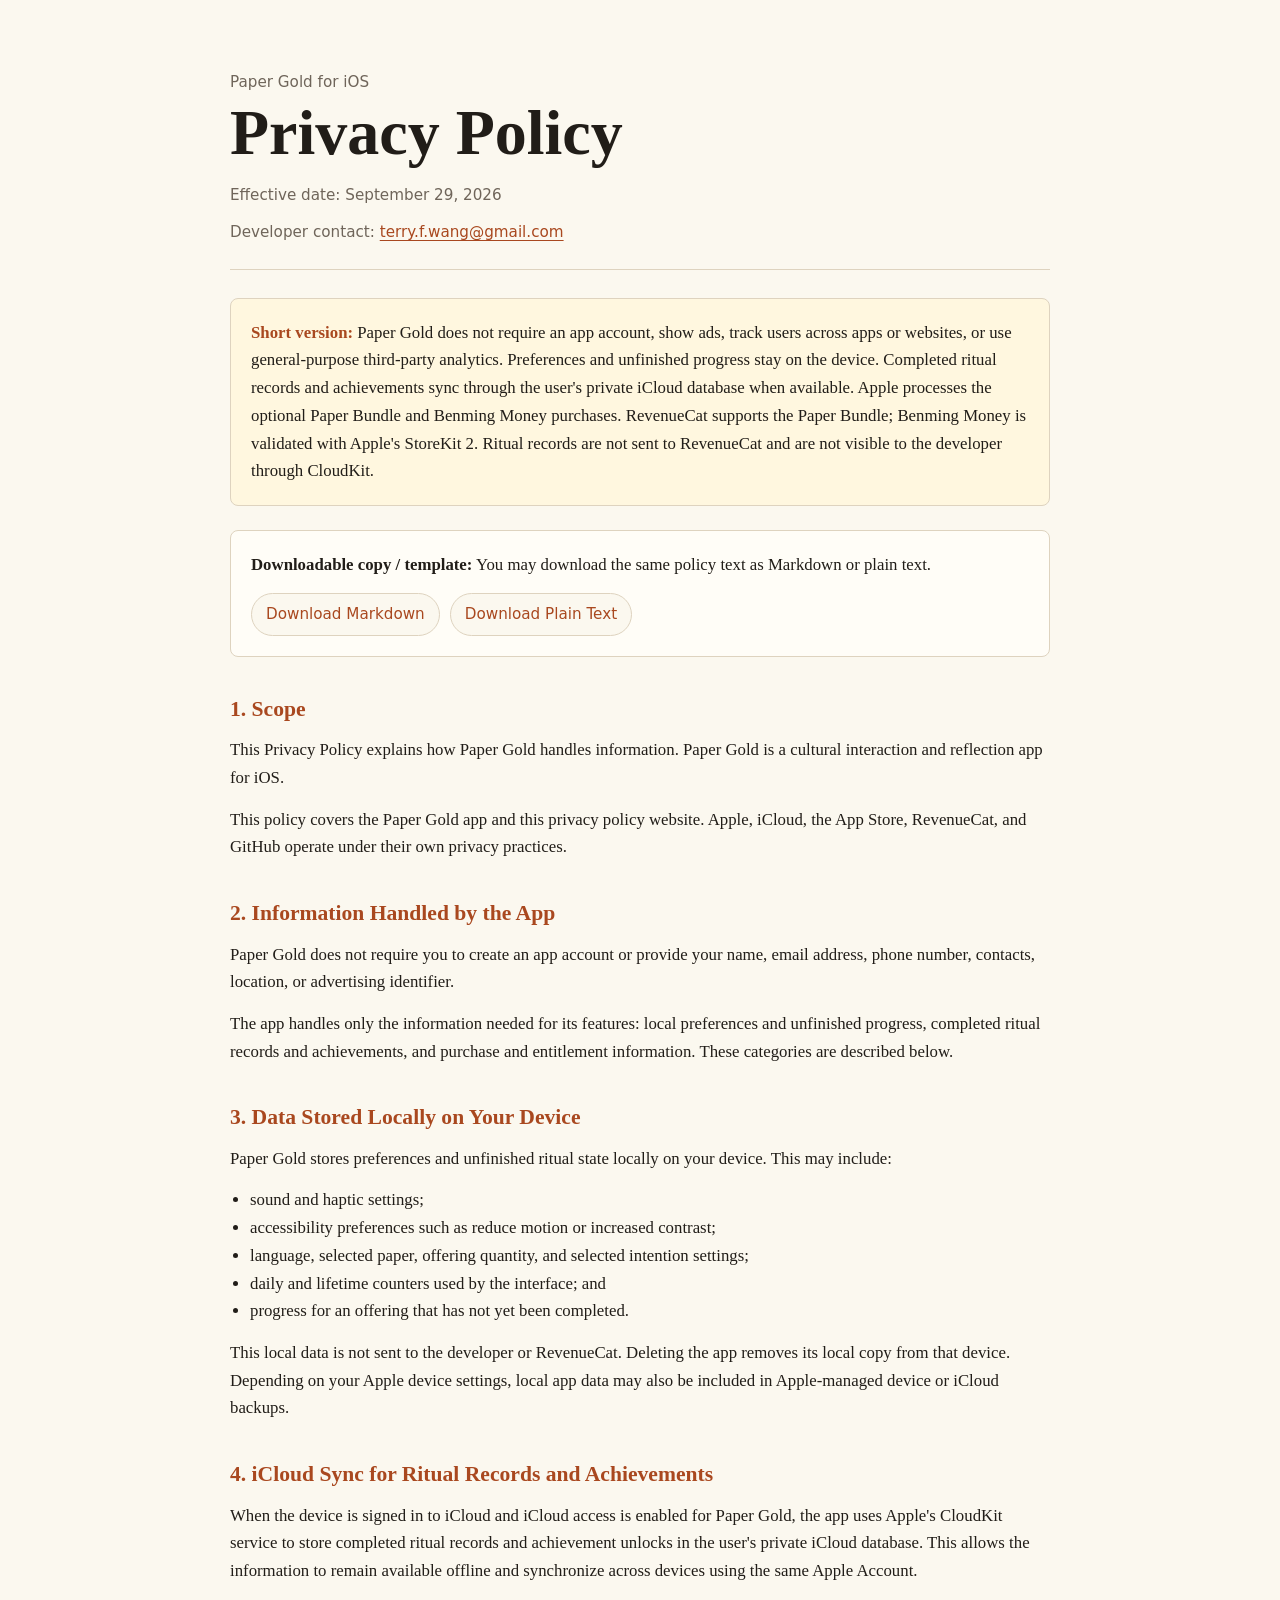
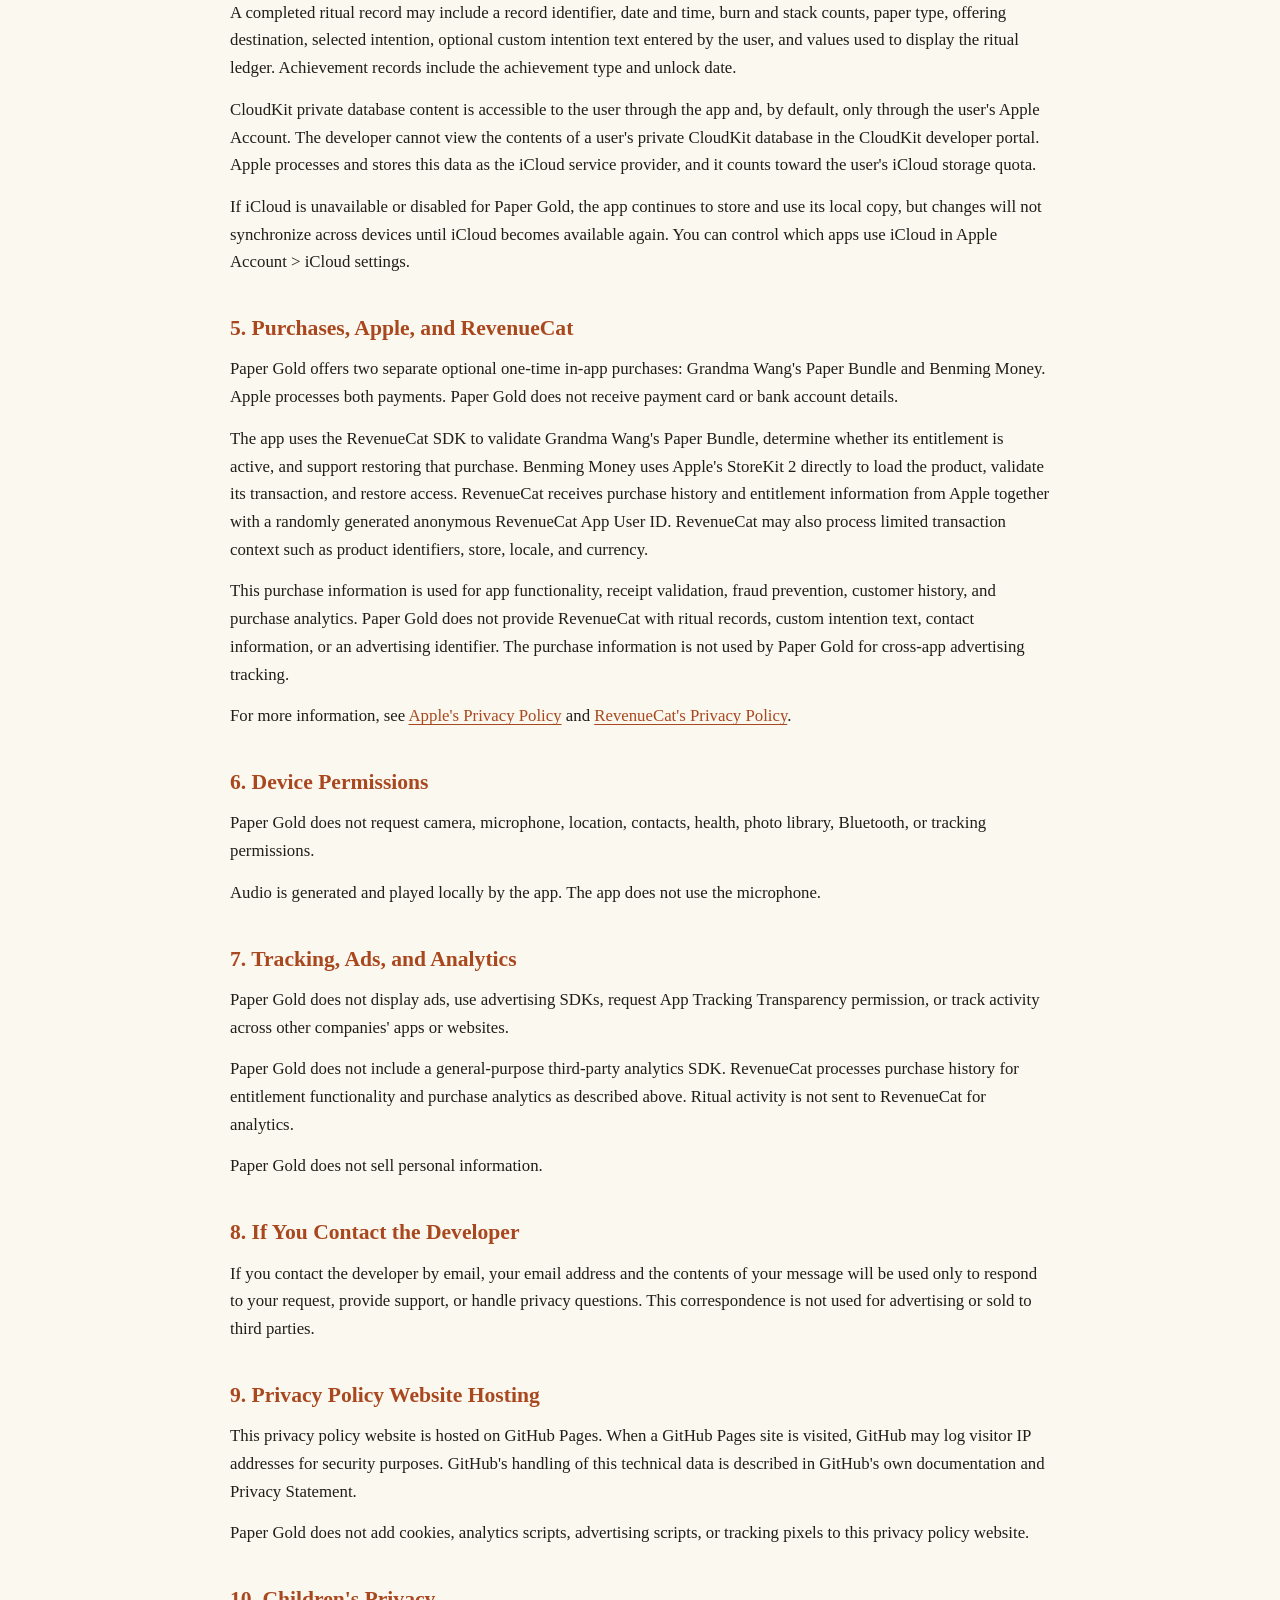
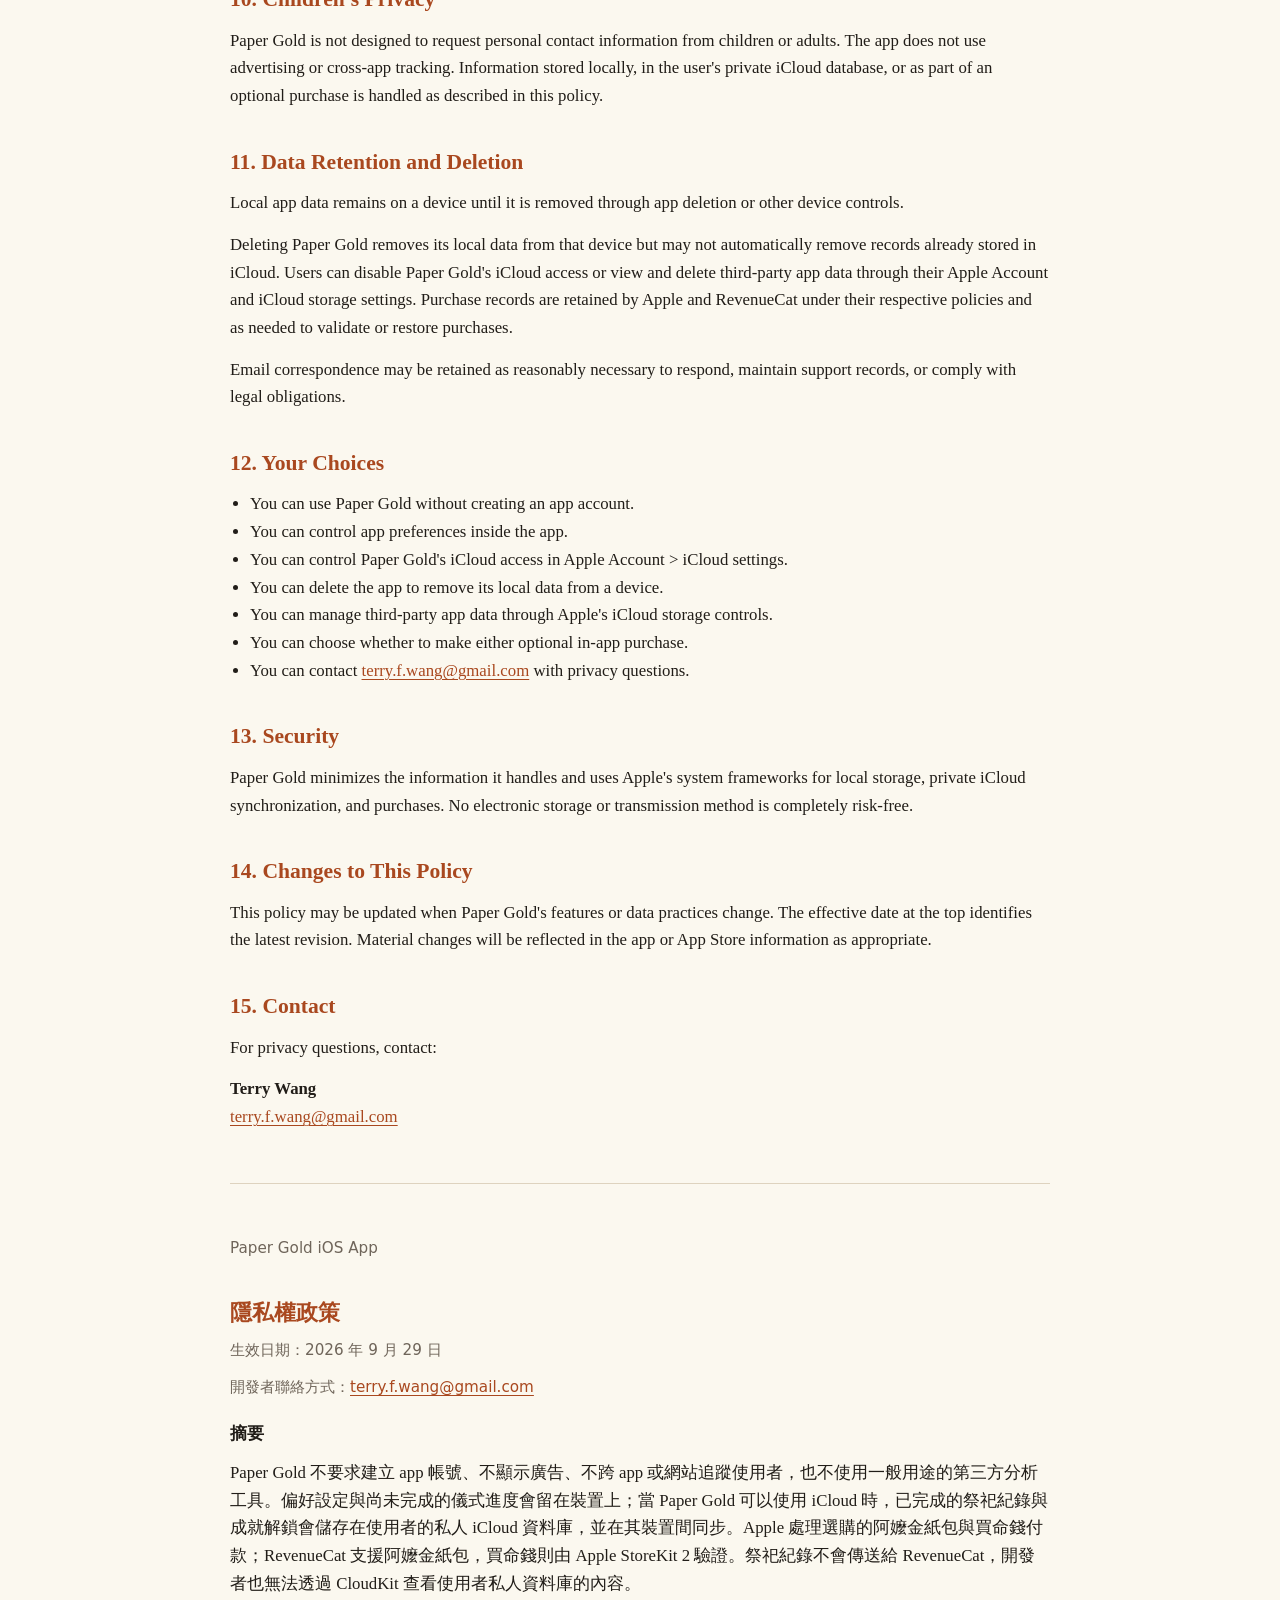
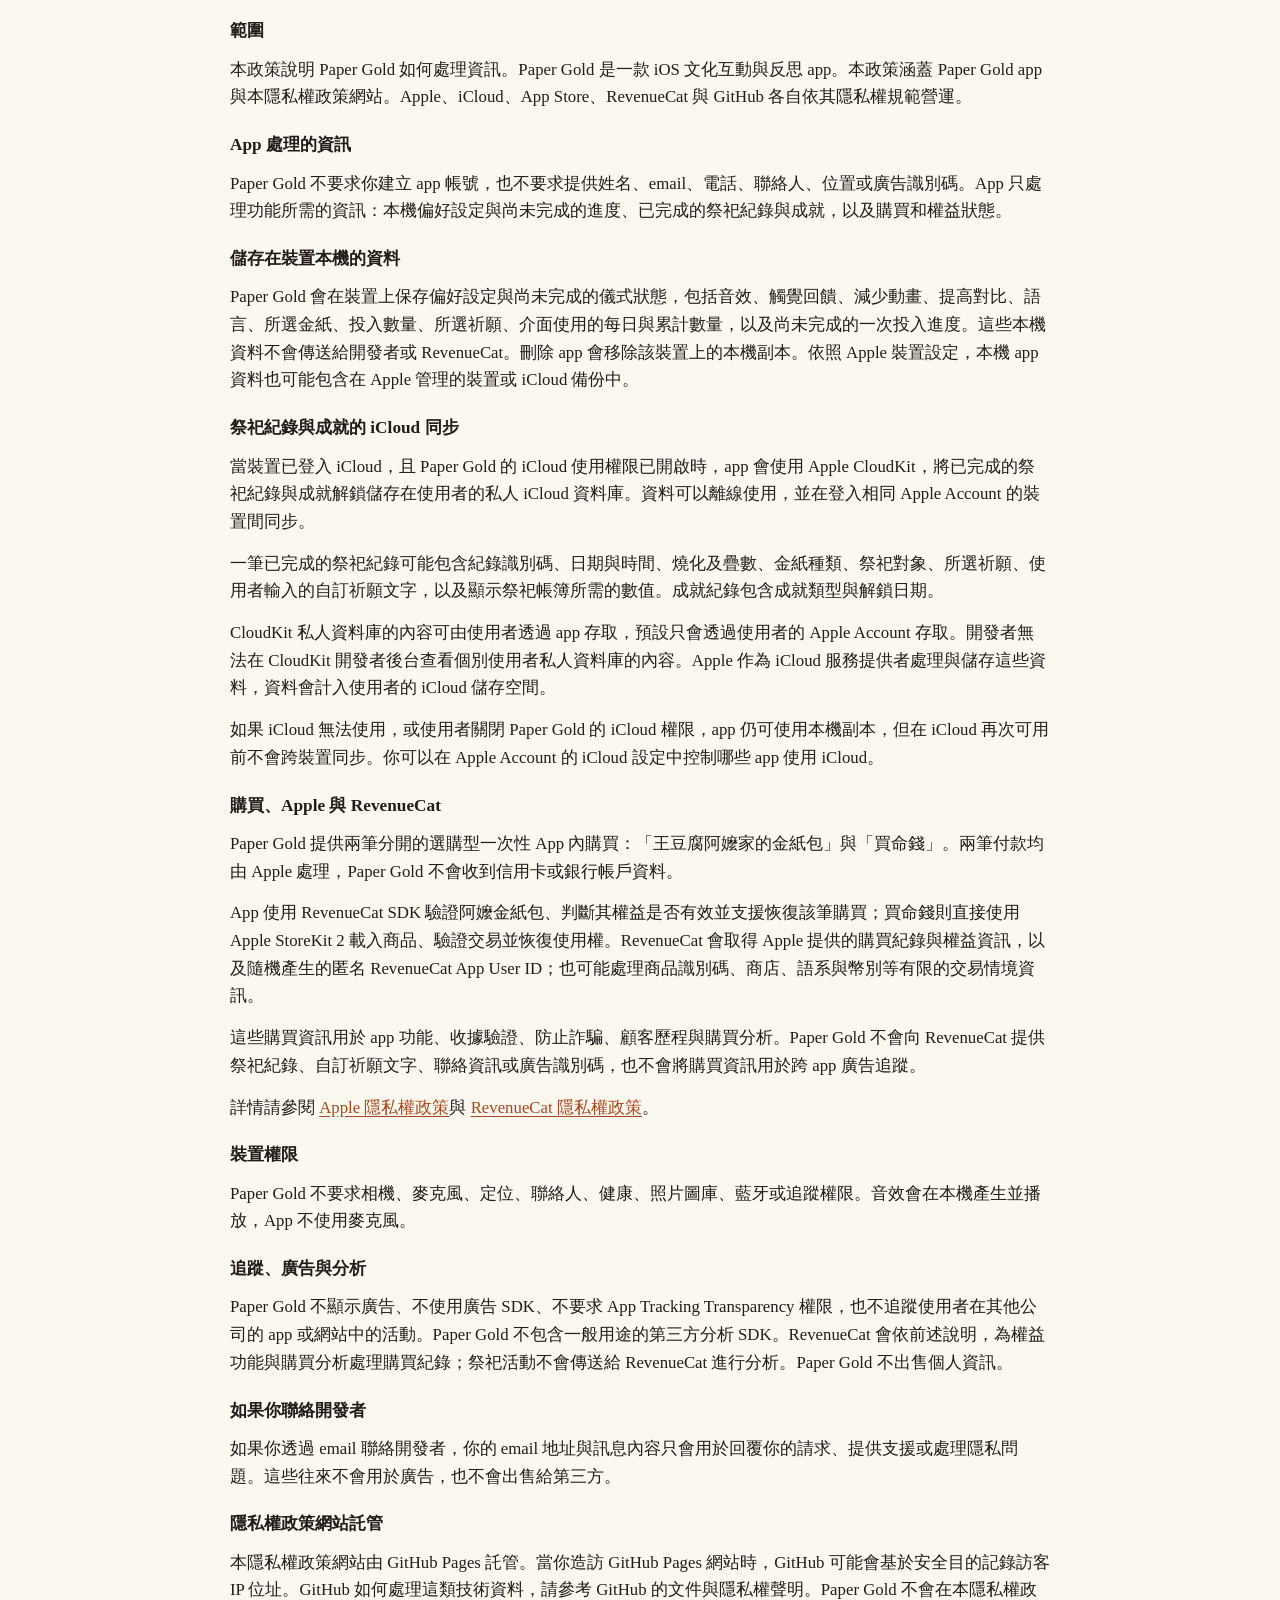
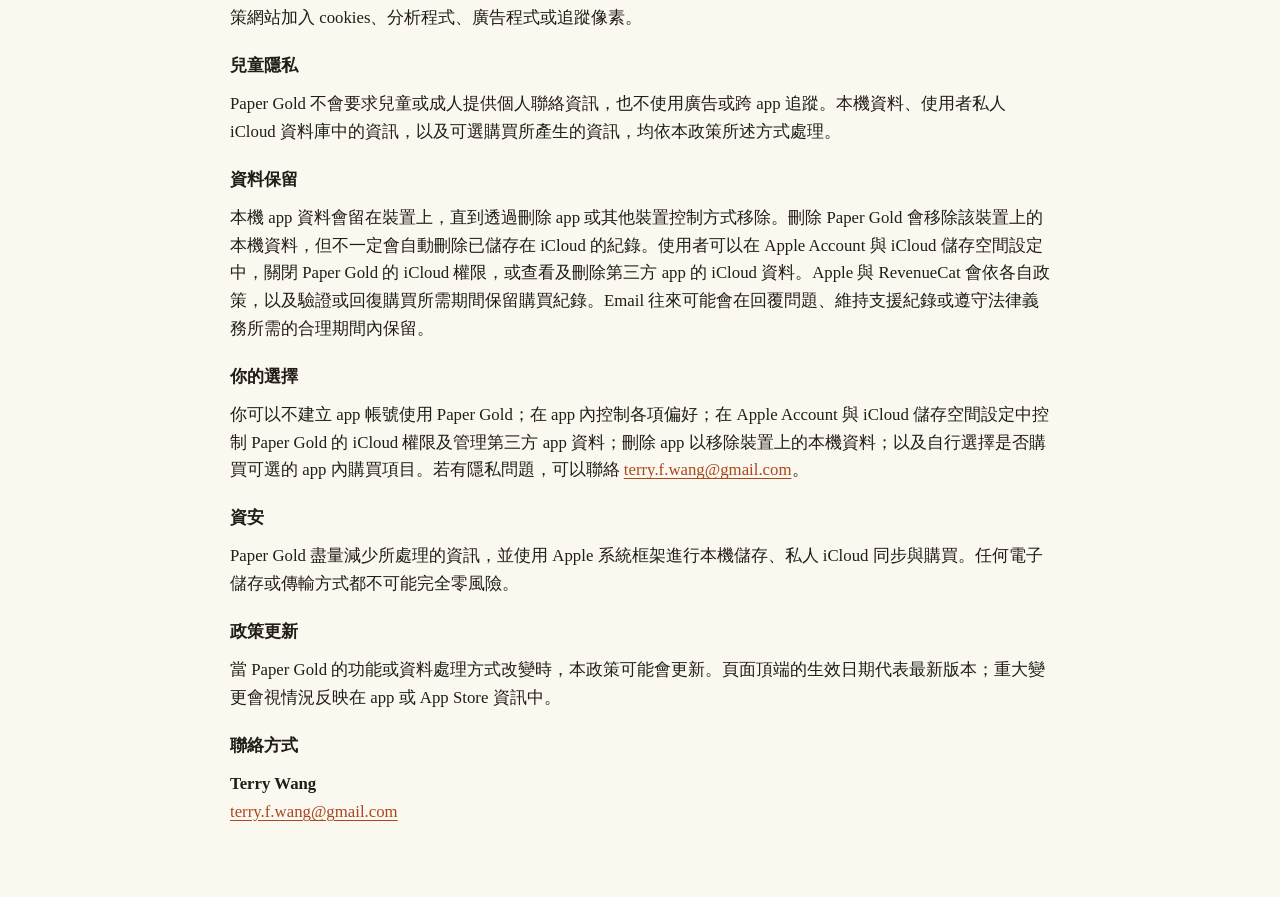
==== commit 152f766b: "Describe Benming Money direct StoreKit purchase in privacy policy" ====
--- a/privacy.html
+++ b/privacy.html
@@ -162,12 +162,12 @@
     <header>
       <p class="label">Paper Gold for iOS</p>
       <h1>Privacy Policy</h1>
-      <p class="meta">Effective date: July 13, 2026</p>
+      <p class="meta">Effective date: September 29, 2026</p>
       <p class="meta">Developer contact: <a href="mailto:terry.f.wang@gmail.com">terry.f.wang@gmail.com</a></p>
     </header>
 
     <section class="summary" aria-label="Privacy summary">
-      <p><strong>Short version:</strong> Paper Gold does not require an app account, show ads, track users across apps or websites, or use general-purpose third-party analytics. Preferences and unfinished progress stay on the device. Completed ritual records and achievements sync through the user's private iCloud database when available. Apple and RevenueCat process purchase information so the app can validate and restore the Paper Bundle purchase. Ritual records are not sent to RevenueCat and are not visible to the developer through CloudKit.</p>
+      <p><strong>Short version:</strong> Paper Gold does not require an app account, show ads, track users across apps or websites, or use general-purpose third-party analytics. Preferences and unfinished progress stay on the device. Completed ritual records and achievements sync through the user's private iCloud database when available. Apple processes the optional Paper Bundle and Benming Money purchases. RevenueCat supports the Paper Bundle; Benming Money is validated with Apple's StoreKit 2. Ritual records are not sent to RevenueCat and are not visible to the developer through CloudKit.</p>
     </section>
 
     <section class="downloads" aria-label="Downloadable policy files">
@@ -213,8 +213,8 @@
 
     <section aria-labelledby="purchases">
       <h2 id="purchases">5. Purchases, Apple, and RevenueCat</h2>
-      <p>Paper Gold offers an optional one-time Paper Bundle in-app purchase. Apple processes the payment. Paper Gold does not receive payment card or bank account details.</p>
-      <p>The app uses the RevenueCat SDK to validate the purchase, determine whether the entitlement is active, and support restoring purchases. RevenueCat receives purchase history and entitlement information from Apple together with a randomly generated anonymous RevenueCat App User ID. RevenueCat may also process limited transaction context such as product identifiers, store, locale, and currency.</p>
+      <p>Paper Gold offers two separate optional one-time in-app purchases: Grandma Wang's Paper Bundle and Benming Money. Apple processes both payments. Paper Gold does not receive payment card or bank account details.</p>
+      <p>The app uses the RevenueCat SDK to validate Grandma Wang's Paper Bundle, determine whether its entitlement is active, and support restoring that purchase. Benming Money uses Apple's StoreKit 2 directly to load the product, validate its transaction, and restore access. RevenueCat receives purchase history and entitlement information from Apple together with a randomly generated anonymous RevenueCat App User ID. RevenueCat may also process limited transaction context such as product identifiers, store, locale, and currency.</p>
       <p>This purchase information is used for app functionality, receipt validation, fraud prevention, customer history, and purchase analytics. Paper Gold does not provide RevenueCat with ritual records, custom intention text, contact information, or an advertising identifier. The purchase information is not used by Paper Gold for cross-app advertising tracking.</p>
       <p>For more information, see <a href="https://www.apple.com/legal/privacy/">Apple's Privacy Policy</a> and <a href="https://www.revenuecat.com/privacy/">RevenueCat's Privacy Policy</a>.</p>
     </section>
@@ -263,7 +263,7 @@
         <li>You can control Paper Gold's iCloud access in Apple Account &gt; iCloud settings.</li>
         <li>You can delete the app to remove its local data from a device.</li>
         <li>You can manage third-party app data through Apple's iCloud storage controls.</li>
-        <li>You can choose whether to make the optional in-app purchase.</li>
+        <li>You can choose whether to make either optional in-app purchase.</li>
         <li>You can contact <a href="mailto:terry.f.wang@gmail.com">terry.f.wang@gmail.com</a> with privacy questions.</li>
       </ul>
     </section>
@@ -289,11 +289,11 @@
     <section lang="zh-Hant" aria-labelledby="zh-title">
       <p class="label">Paper Gold iOS App</p>
       <h2 id="zh-title">隱私權政策</h2>
-      <p class="meta">生效日期：2026 年 7 月 13 日</p>
+      <p class="meta">生效日期：2026 年 9 月 29 日</p>
       <p class="meta">開發者聯絡方式：<a href="mailto:terry.f.wang@gmail.com">terry.f.wang@gmail.com</a></p>
 
       <h3>摘要</h3>
-      <p>Paper Gold 不要求建立 app 帳號、不顯示廣告、不跨 app 或網站追蹤使用者，也不使用一般用途的第三方分析工具。偏好設定與尚未完成的儀式進度會留在裝置上；當 Paper Gold 可以使用 iCloud 時，已完成的祭祀紀錄與成就解鎖會儲存在使用者的私人 iCloud 資料庫，並在其裝置間同步。Apple 與 RevenueCat 會處理購買資訊，以驗證及回復金紙組合包的購買資格。祭祀紀錄不會傳送給 RevenueCat，開發者也無法透過 CloudKit 查看使用者私人資料庫的內容。</p>
+      <p>Paper Gold 不要求建立 app 帳號、不顯示廣告、不跨 app 或網站追蹤使用者，也不使用一般用途的第三方分析工具。偏好設定與尚未完成的儀式進度會留在裝置上；當 Paper Gold 可以使用 iCloud 時，已完成的祭祀紀錄與成就解鎖會儲存在使用者的私人 iCloud 資料庫，並在其裝置間同步。Apple 處理選購的阿嬤金紙包與買命錢付款；RevenueCat 支援阿嬤金紙包，買命錢則由 Apple StoreKit 2 驗證。祭祀紀錄不會傳送給 RevenueCat，開發者也無法透過 CloudKit 查看使用者私人資料庫的內容。</p>
 
       <h3>範圍</h3>
       <p>本政策說明 Paper Gold 如何處理資訊。Paper Gold 是一款 iOS 文化互動與反思 app。本政策涵蓋 Paper Gold app 與本隱私權政策網站。Apple、iCloud、App Store、RevenueCat 與 GitHub 各自依其隱私權規範營運。</p>
@@ -311,8 +311,8 @@
       <p>如果 iCloud 無法使用，或使用者關閉 Paper Gold 的 iCloud 權限，app 仍可使用本機副本，但在 iCloud 再次可用前不會跨裝置同步。你可以在 Apple Account 的 iCloud 設定中控制哪些 app 使用 iCloud。</p>
 
       <h3>購買、Apple 與 RevenueCat</h3>
-      <p>Paper Gold 提供可選購的一次性「金紙組合包」app 內購買。付款由 Apple 處理，Paper Gold 不會收到信用卡或銀行帳戶資料。</p>
-      <p>App 使用 RevenueCat SDK 驗證購買、判斷權益是否有效，並支援回復購買。RevenueCat 會取得 Apple 提供的購買紀錄與權益資訊，以及隨機產生的匿名 RevenueCat App User ID；也可能處理商品識別碼、商店、語系與幣別等有限的交易情境資訊。</p>
+      <p>Paper Gold 提供兩筆分開的選購型一次性 App 內購買：「王豆腐阿嬤家的金紙包」與「買命錢」。兩筆付款均由 Apple 處理，Paper Gold 不會收到信用卡或銀行帳戶資料。</p>
+      <p>App 使用 RevenueCat SDK 驗證阿嬤金紙包、判斷其權益是否有效並支援恢復該筆購買；買命錢則直接使用 Apple StoreKit 2 載入商品、驗證交易並恢復使用權。RevenueCat 會取得 Apple 提供的購買紀錄與權益資訊，以及隨機產生的匿名 RevenueCat App User ID；也可能處理商品識別碼、商店、語系與幣別等有限的交易情境資訊。</p>
       <p>這些購買資訊用於 app 功能、收據驗證、防止詐騙、顧客歷程與購買分析。Paper Gold 不會向 RevenueCat 提供祭祀紀錄、自訂祈願文字、聯絡資訊或廣告識別碼，也不會將購買資訊用於跨 app 廣告追蹤。</p>
       <p>詳情請參閱 <a href="https://www.apple.com/tw/legal/privacy/">Apple 隱私權政策</a>與 <a href="https://www.revenuecat.com/privacy/">RevenueCat 隱私權政策</a>。</p>
 
